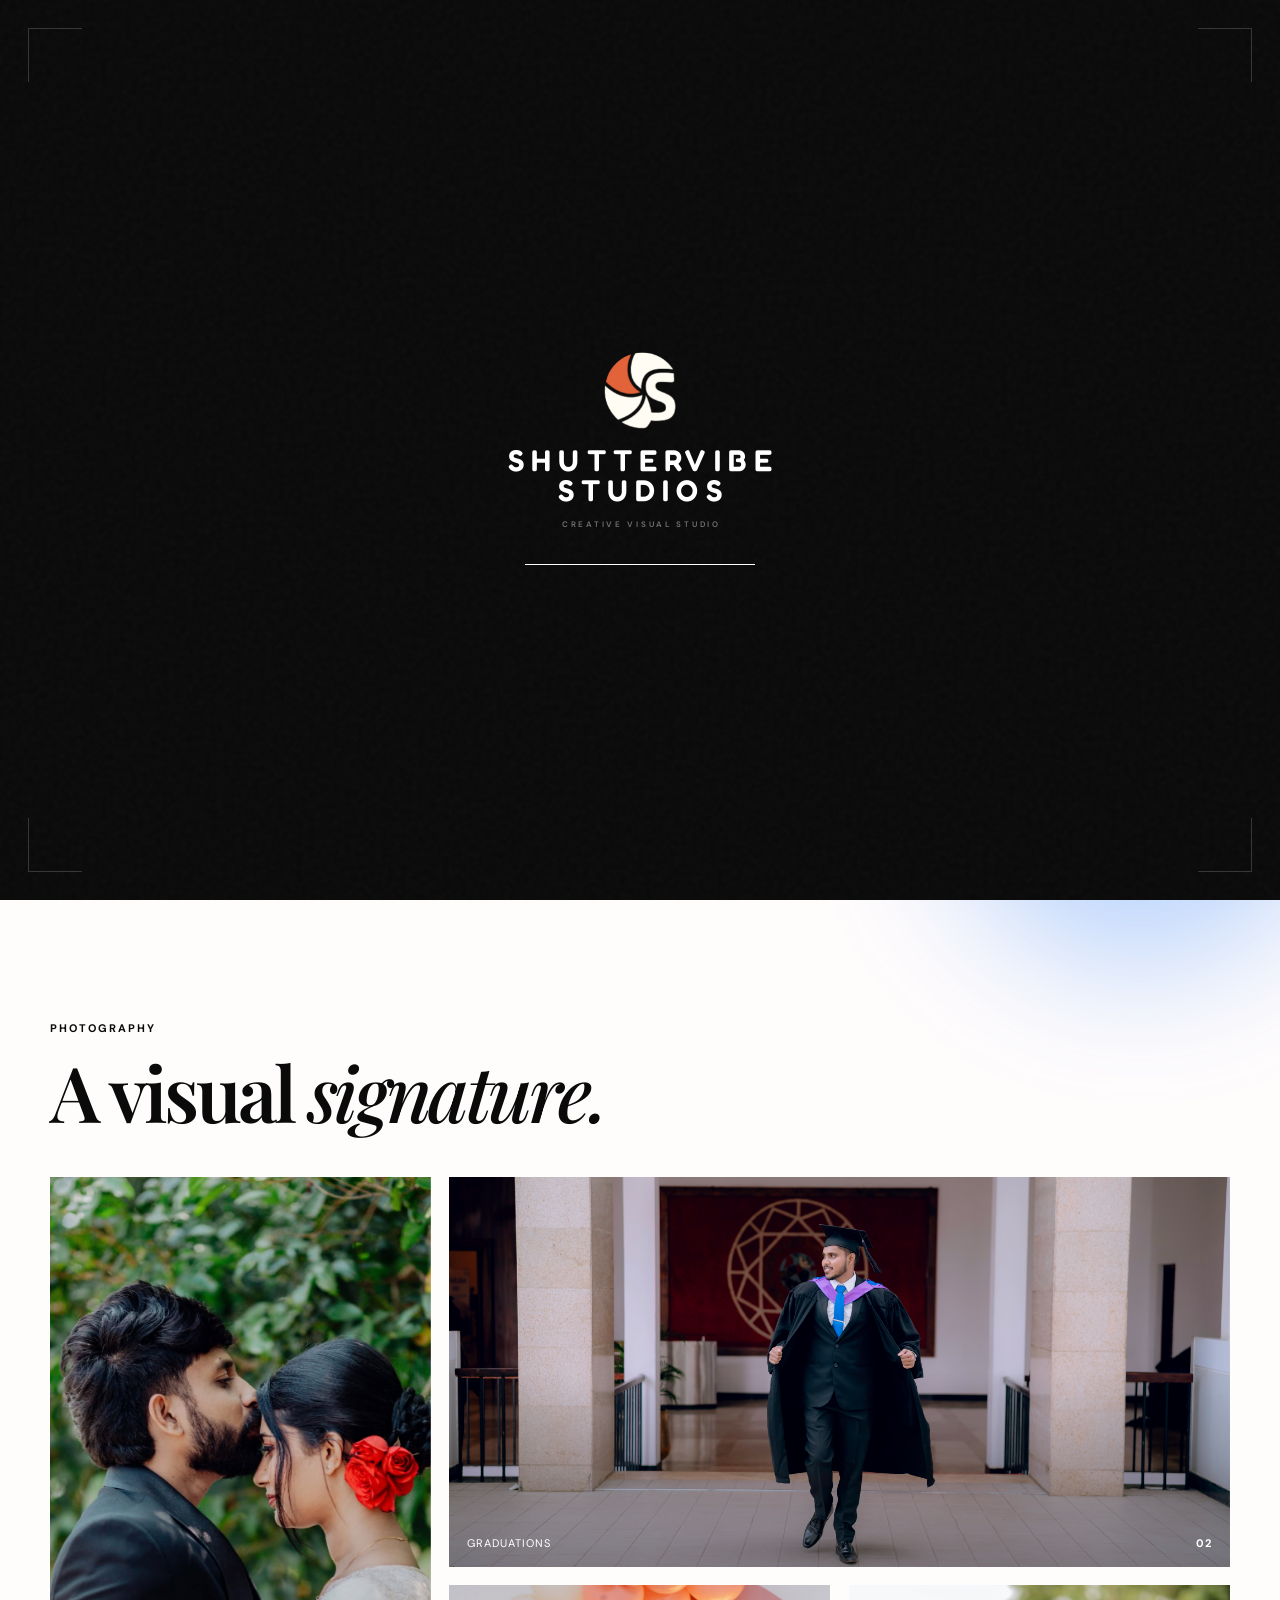
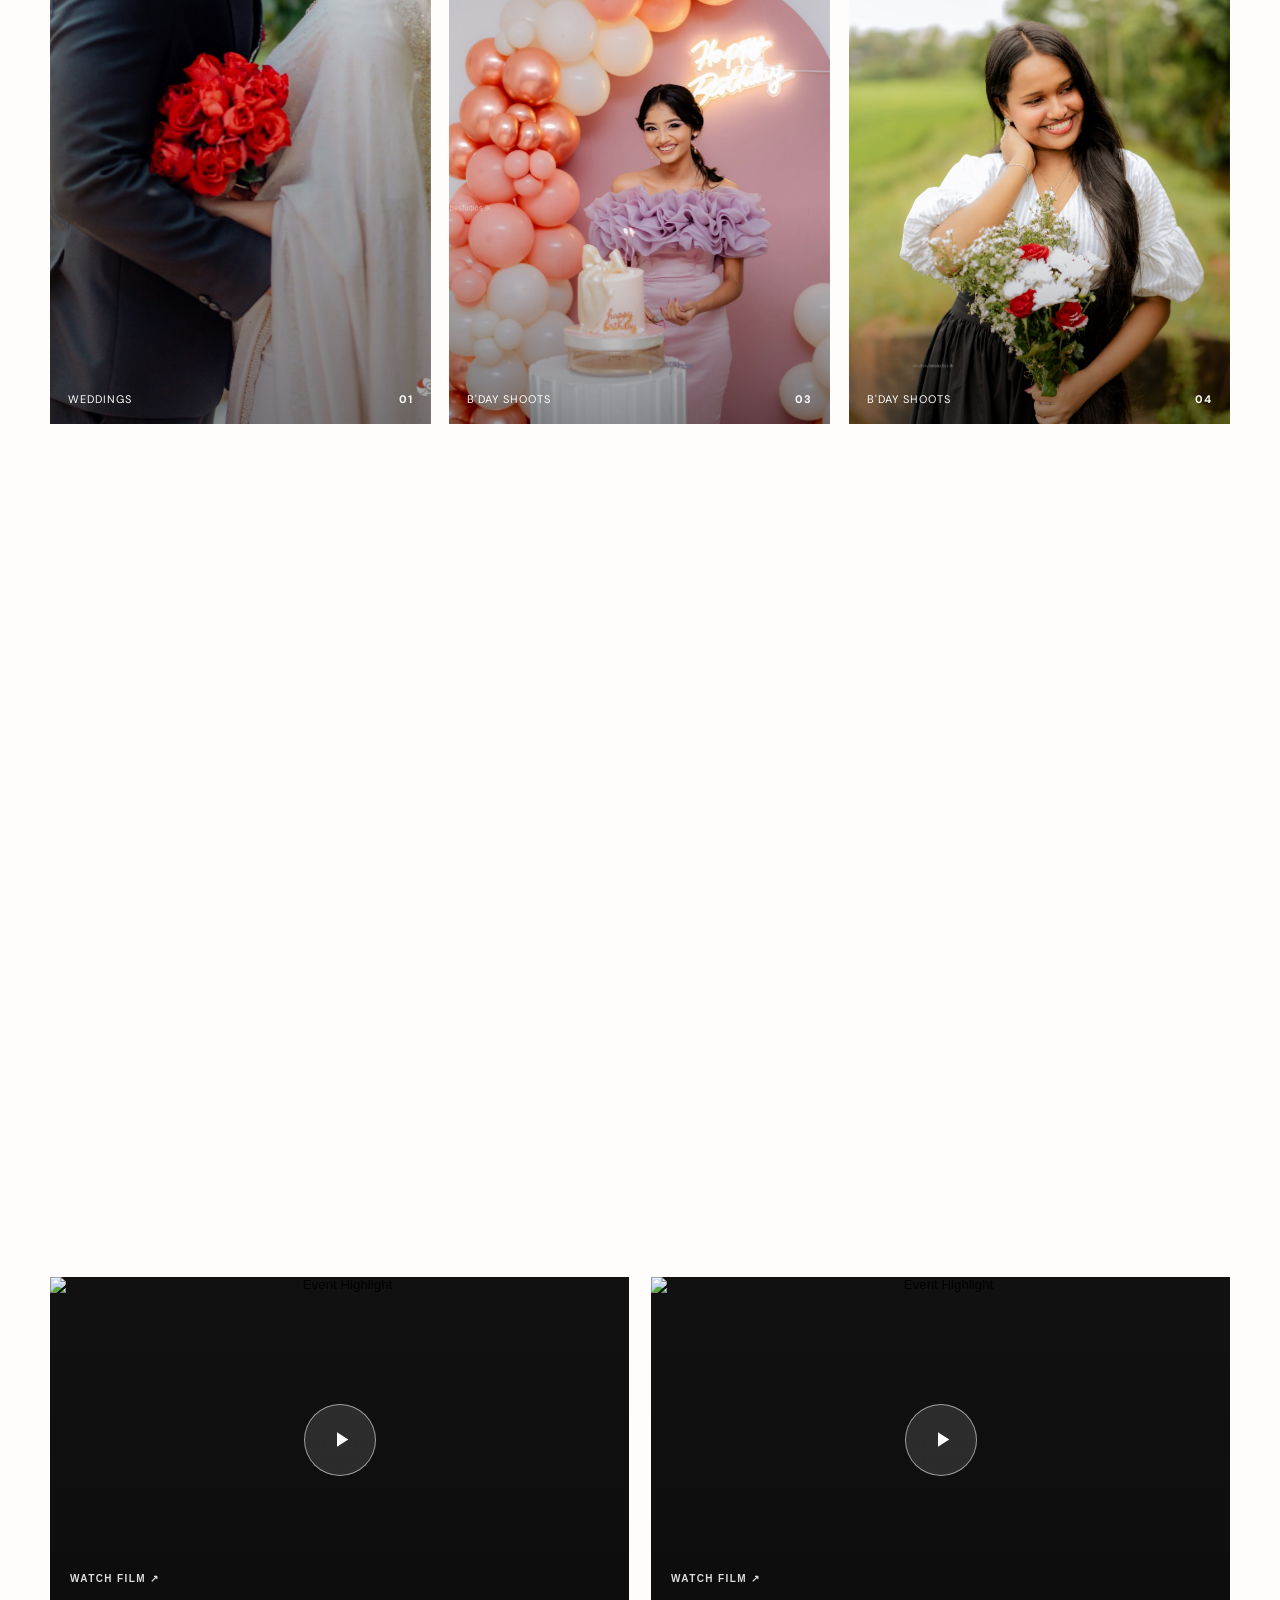
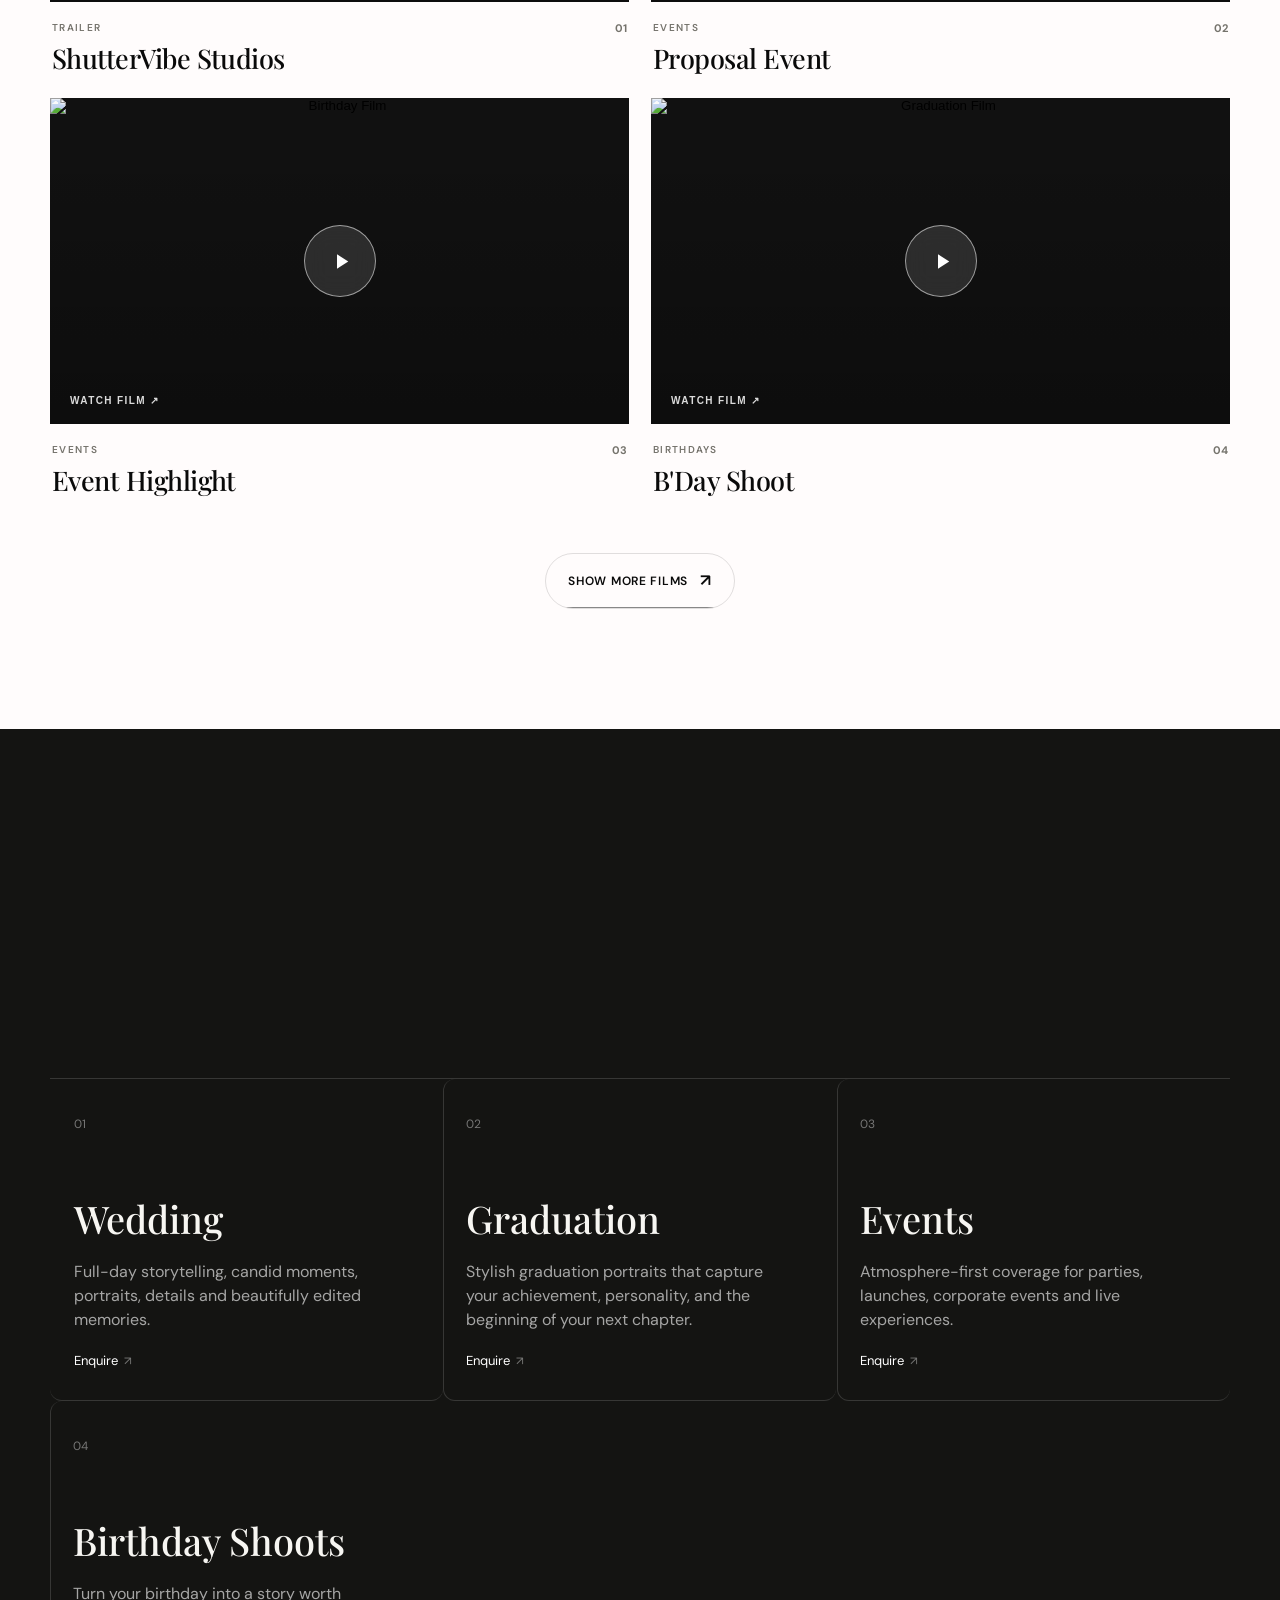
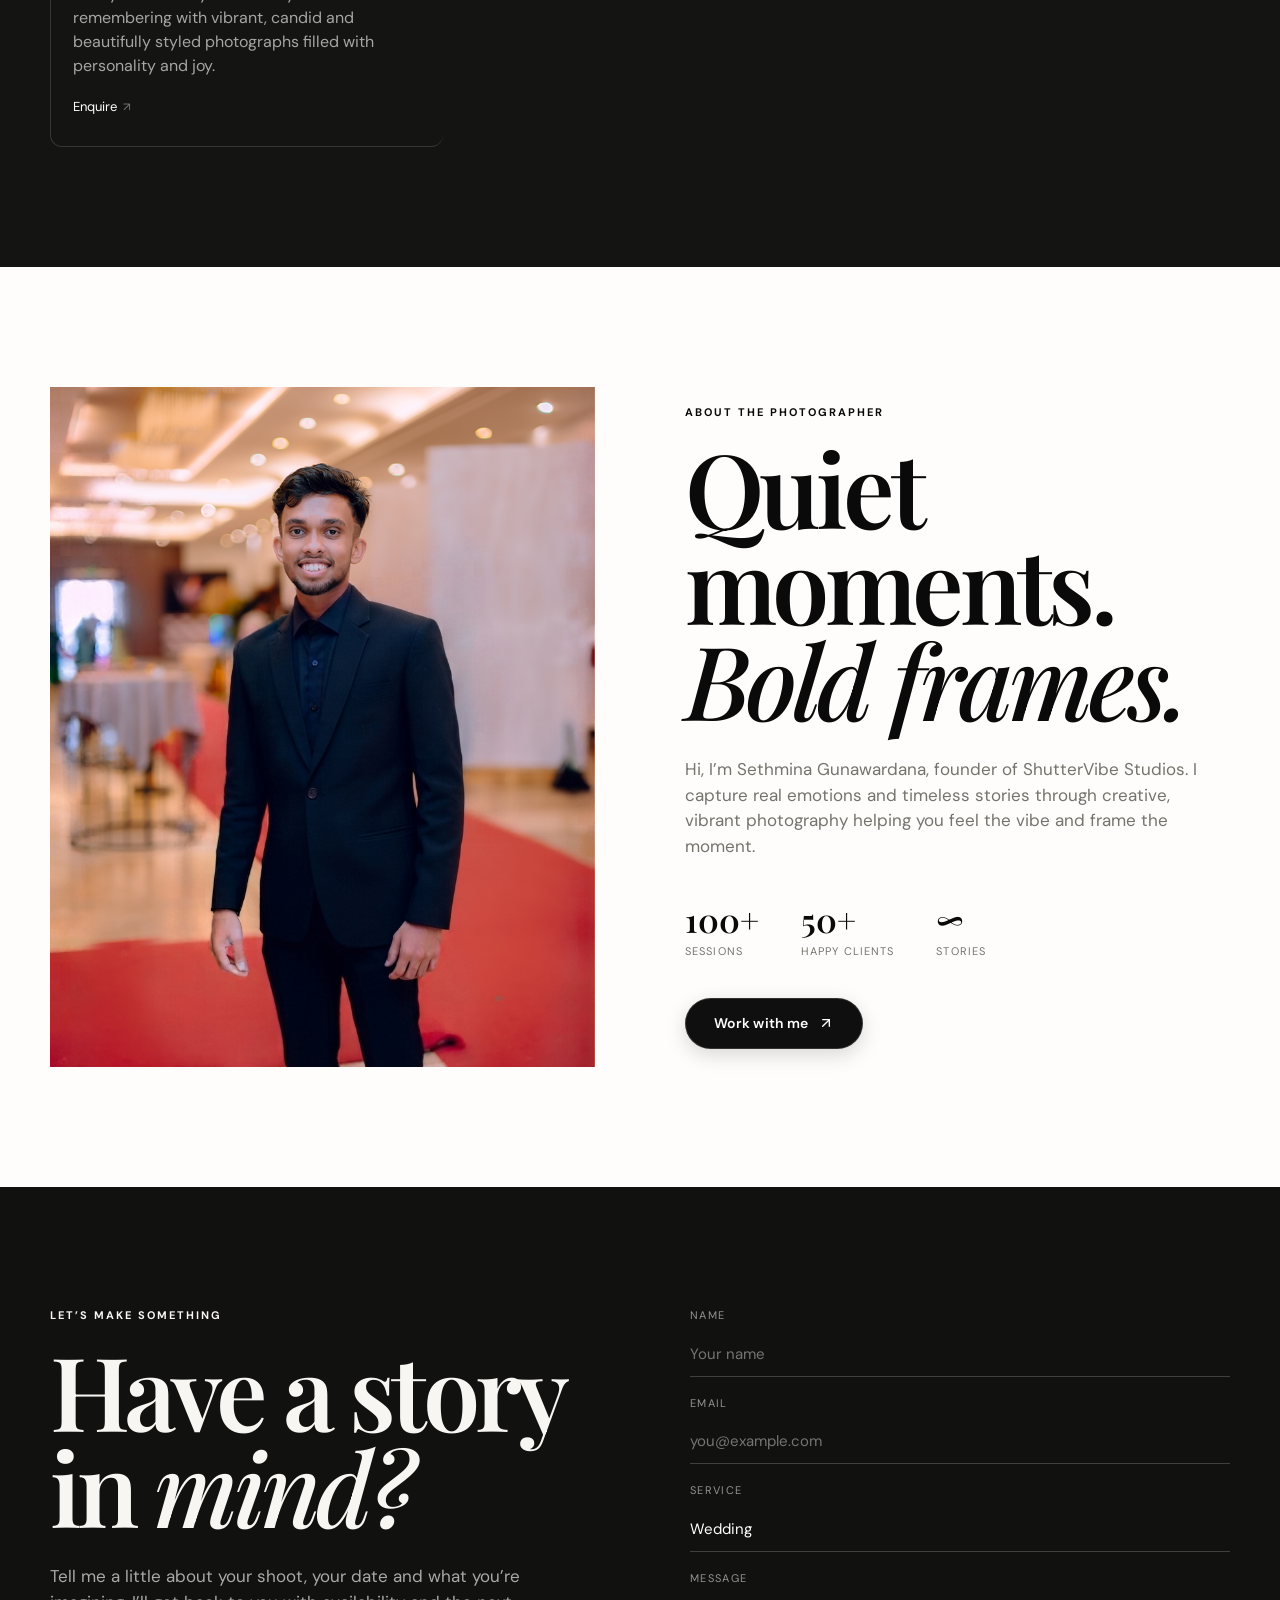
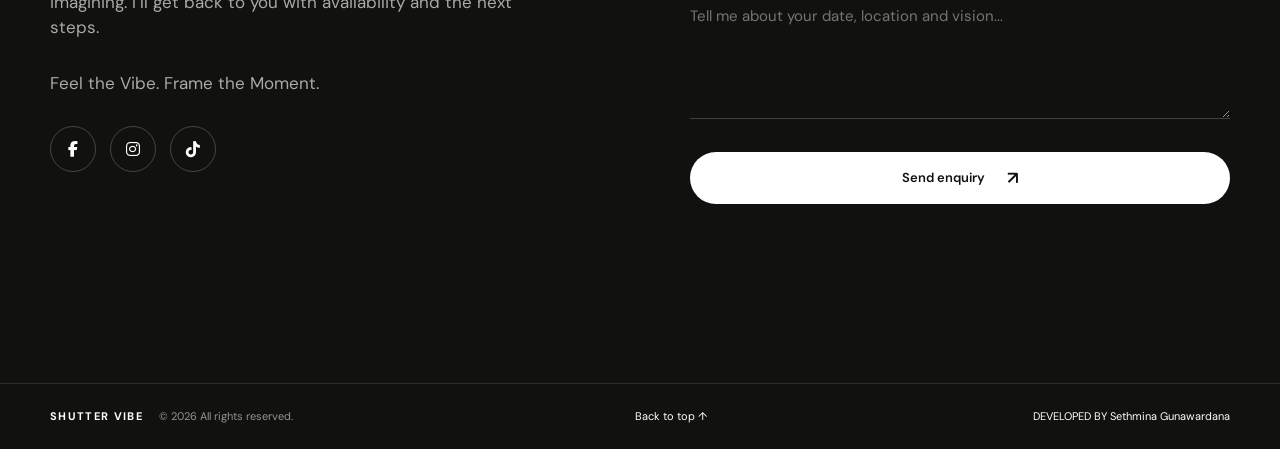
==== index.html @ 2c63b7ee "Add files via upload" ====
<!doctype html>
<html lang="en">
<head>
  <meta charset="utf-8" />
  <meta name="viewport" content="width=device-width, initial-scale=1" />
  <meta name="description" content="Modern photography portfolio and booking website." />
  <title>ShutterVibe Studios</title>

  <link rel="icon" type="image/png" href="images/White S Logo copy.png">

  <link rel="preconnect" href="https://fonts.googleapis.com">
  <link rel="preconnect" href="https://fonts.gstatic.com" crossorigin>

  <link
  href="https://fonts.googleapis.com/css2?family=DM+Sans:wght@400;500;600;700&family=Playfair+Display:wght@500;600;700&family=Fredoka:wght@700&display=swap"
  rel="stylesheet"
>

  <link
    href="https://fonts.googleapis.com/css2?family=DM+Sans:wght@400;500;600;700&family=Playfair+Display:wght@500;600;700&display=swap"
    rel="stylesheet"
  >

  <link rel="stylesheet" href="css/style.css" />

  <link
    rel="stylesheet"
    href="https://cdnjs.cloudflare.com/ajax/libs/font-awesome/6.5.2/css/all.min.css"
  >
</head>

<body>


  <!-- =========================================
       SHUTTERVIBE PREMIUM INTRO LOADER
  ========================================== -->
  <div id="sv-loader" aria-hidden="true">

    <div class="sv-loader-noise"></div>

    <div class="sv-loader-center">

      <div class="loader-mark">
    <img
        src="images/logo2.png"
        alt="ShutterVibe Studios"
        class="loader-logo"
    >
</div>

      <div class="sv-loader-wordmark">
        SHUTTERVIBE STUDIOS
      </div>

      <div class="sv-loader-subtitle">
        CREATIVE VISUAL STUDIO
      </div>

      <div class="sv-loader-progress">
        <span></span>
      </div>

    </div>

    <div class="sv-loader-corner sv-loader-corner-tl"></div>
    <div class="sv-loader-corner sv-loader-corner-tr"></div>
    <div class="sv-loader-corner sv-loader-corner-bl"></div>
    <div class="sv-loader-corner sv-loader-corner-br"></div>

    <div class="sv-loader-wipe"></div>

  </div>

  

  <div class="noise" aria-hidden="true"></div>

  <!-- MACOS PRO INTERACTIVE ARROW CURSOR -->
  <div class="macos-cursor" data-macos-cursor>

    <svg
      class="macos-arrow"
      viewBox="0 0 28 28"
      fill="none"
      xmlns="http://www.w3.org/2000/svg"
    >
      <path
        d="M 3.5 2.5 L 11.5 22.5 L 15.2 14.8 L 23 11 L 3.5 2.5 Z"
        fill="#0d0d0d"
        stroke="#ffffff"
        stroke-width="1.6"
        stroke-linejoin="round"
      />
    </svg>

    <span
      class="macos-cursor-label"
      data-cursor-label>
    </span>

  </div>


  <!-- NEXT LEVEL CINEMATIC BACKGROUND CANVAS -->
  <canvas id="bg-canvas"></canvas>

  <!-- Background Animated Elements -->
  <div class="bokeh-shape bokeh-1"></div>
  <div class="bokeh-shape bokeh-2"></div>

  


  <!-- HEADER -->
  <header class="site-header">

    <a href="#" class="logo">
      <img
        src="images/logo.png"
        alt="Shutter Vibe Logo"
      >
    </a>

    <nav class="desktop-nav">

      <a href="#work">Work</a>

      <a href="#services">Services</a>

      <a href="#films">Films</a>

      <a href="#about">About</a>

      <a href="#contact">Contact</a>

    </nav>


    <a
      class="header-cta"
      href="https://wa.me/94723913022"
      target="_blank"
      rel="noopener noreferrer"
    >
      Book a shoot <span>↗</span>
    </a>


    <button
      class="menu-toggle"
      aria-label="Open menu"
      aria-expanded="false"
    >
      <span></span>
      <span></span>
    </button>


    <div class="mobile-menu">

      <a href="#work">Work</a>

      <a href="#services">Services</a>

      <a href="#films">Films</a>

      <a href="#about">About</a>

      <a href="#contact">Contact</a>

    </div>

  </header>


  <main id="home">


    <!-- =========================================
         HERO
    ========================================== -->

    <section class="hero">

      <!-- Original image background kept as fallback -->
      <div
        class="hero-bg"
        aria-hidden="true"
      ></div>


      <!-- HERO VIDEO BACKGROUND -->
      <video
        class="hero-video"
        autoplay
        muted
        loop
        playsinline
        preload="metadata"
        poster="images/hero.jpg"
        aria-hidden="true"
      >
        <source
          src="videos/hero.mp4"
          type="video/mp4"
        >

        Your browser does not support the video tag.

      </video>


      <!-- Existing dark overlay -->
      <div class="hero-overlay"></div>


      <!-- Existing HERO CONTENT -->
      <div class="hero-content container">

        <p class="eyebrow reveal">
          PHOTOGRAPHY · CINEMATIC · TIMELESS
        </p>


        <h1 class="reveal">
          Stories that<br>
          <em>feel alive.</em>
        </h1>


        <p class="hero-copy reveal">
          Wedding, portrait and event photography crafted with a cinematic eye and an authentic point of view.
        </p>


        <div class="hero-actions reveal">

          <a
            class="btn btn-light"
            href="#work"
          >
            Explore portfolio
            <span>↓</span>
          </a>


          <a
            class="text-link"
            href="#contact"
          >
            Let's create something
            <span>↗</span>
          </a>

        </div>

      </div>


      <div class="hero-scroll">
        SCROLL TO EXPLORE
        <span>↓</span>
      </div>

    </section>



    <!-- =========================================
         PHOTOGRAPHY / WORK
    ========================================== -->

    <section
      id="work"
      class="section container"
    >

      <div class="section-head">

        <div>

          <p class="eyebrow">
            PHOTOGRAPHY
          </p>

          <h2>
            A visual
            <em>signature.</em>
          </h2>

        </div>

      </div>


      <div
        class="gallery"
        id="gallery"
      >


        <!-- 01 -->

        <article
          class="gallery-card tall"
          data-category="weddings"
        >

          <a
            href="https://web.facebook.com/profile.php?id=61566258246224"
            target="_blank"
            rel="noopener noreferrer"
          >

            <img
              src="images/624905967_122195097482541941_9053253190623465168_n.jpg"
              alt="Wedding couple portrait"
              loading="lazy"
            >

          </a>


          <div class="gallery-meta">

            <span>
              Weddings
            </span>

            <b>
              01
            </b>

          </div>

        </article>



        <!-- 02 -->

        <article
          class="gallery-card wide"
          data-category="Graduations"
        >

          <a
            href="https://shuttervibestudios.pixieset.com/graduations/"
            target="_blank"
            rel="noopener noreferrer"
          >

            <img
              src="images/DNP-07475.jpg"
              alt="Portrait in natural light"
              loading="lazy"
            >

          </a>


          <div class="gallery-meta">

            <span>
              Graduations
            </span>

            <b>
              02
            </b>

          </div>

        </article>



        <!-- 03 -->

        <article
          class="gallery-card"
          data-category="B'Day Shoots"
        >

          <a
            href="https://shuttervibestudios.pixieset.com/bdayshoots/"
            target="_blank"
            rel="noopener noreferrer"
          >

            <img
              src="images/721224266_122209741634541941_626503380470779621_n.jpg"
              alt="Live event crowd"
              loading="lazy"
            >

          </a>


          <div class="gallery-meta">

            <span>
              B'Day Shoots
            </span>

            <b>
              03
            </b>

          </div>

        </article>



        <!-- 04 -->

        <article
          class="gallery-card"
          data-category="B'Day Shoots"
        >

          <a
            href="https://shuttervibestudios.pixieset.com/bdayshoots/"
            target="_blank"
            rel="noopener noreferrer"
          >

            <img
              src="images/741214851_122211721556541941_4849818291703716982_n.jpg"
              alt="Live event crowd"
              loading="lazy"
            >

          </a>


          <div class="gallery-meta">

            <span>
              B'Day Shoots
            </span>

            <b>
              04
            </b>

          </div>

        </article>



        <!-- 05 -->

        <article
          class="gallery-card"
          data-category="Graduations"
        >

          <a
            href="https://shuttervibestudios.pixieset.com/graduations/"
            target="_blank"
            rel="noopener noreferrer"
          >

            <img
              src="images/DNP-07513.jpg"
              alt="Fashion portrait"
              loading="lazy"
            >

          </a>


          <div class="gallery-meta">

            <span>
              Graduations
            </span>

            <b>
              05
            </b>

          </div>

        </article>



        <!-- 06 -->

        <article
          class="gallery-card wide"
          data-category="Events"
        >

          <a
            href="https://shuttervibestudios.pixieset.com/events/"
            target="_blank"
            rel="noopener noreferrer"
          >

            <img
              src="images/DSC00708.jpg"
              alt="Wedding celebration"
              loading="lazy"
            >

          </a>


          <div class="gallery-meta">

            <span>
              Events
            </span>

            <b>
              06
            </b>

          </div>

        </article>

      </div>

    </section>



    <!-- =========================================
         VIDEOGRAPHY PREVIEW
    ========================================== -->

    <section
      id="films"
      class="section films-section"
    >

      <div class="container">


        <div class="section-head">

          <div>

            <p class="eyebrow">
              VIDEOGRAPHY
            </p>

            <h2>
              Stories in
              <em>motion.</em>
            </h2>

          </div>


          <p class="films-intro">
            A collection of cinematic films and creative edits — from stories captured by ShutterVibe Studios to videos I’ve personally edited and crafted in my own style.
          </p>

        </div>


        <!-- ONLY 4 VIDEOS ON HOME PAGE -->

        <div class="films-grid">


          <!-- VIDEO 01 -->

          <article
            class="video-card"
            data-youtube-id="KRr26HW2vdA"
          >

            <button
              class="video-thumb"
              type="button"
            >

              <img
                src="https://img.youtube.com/vi/KRr26HW2vdA/maxresdefault.jpg"
                alt="Event Highlight"
                loading="lazy"
              >


              <span class="video-gradient"></span>


              <span class="video-play">

                <svg viewBox="0 0 24 24">
                  <path d="M8 5.5v13l10-6.5z"></path>
                </svg>

              </span>


              <span class="video-label">
                WATCH FILM ↗
              </span>

            </button>


            <div class="video-meta">

              <div>

                <span>
                  Trailer
                </span>

                <h3>
                  ShutterVibe Studios
                </h3>

              </div>


              <b>
                01
              </b>

            </div>

          </article>



          <!-- VIDEO 02 -->

          <article
            class="video-card"
            data-youtube-id="_zzWFrYCAk8"
          >

            <button
              class="video-thumb"
              type="button"
            >

              <img
                src="https://img.youtube.com/vi/_zzWFrYCAk8/maxresdefault.jpg"
                alt="Event Highlight"
                loading="lazy"
              >


              <span class="video-gradient"></span>


              <span class="video-play">

                <svg viewBox="0 0 24 24">
                  <path d="M8 5.5v13l10-6.5z"></path>
                </svg>

              </span>


              <span class="video-label">
                WATCH FILM ↗
              </span>

            </button>


            <div class="video-meta">

              <div>

                <span>
                  Events
                </span>

                <h3>
                  Proposal Event
                </h3>

              </div>


              <b>
                02
              </b>

            </div>

          </article>



          <!-- VIDEO 03 -->

          <article
            class="video-card"
            data-youtube-id="NrKrBA9NnXE"
          >

            <button
              class="video-thumb"
              type="button"
            >

              <img
                src="https://img.youtube.com/vi/NrKrBA9NnXE/maxresdefault.jpg"
                alt="Birthday Film"
                loading="lazy"
              >


              <span class="video-gradient"></span>


              <span class="video-play">

                <svg viewBox="0 0 24 24">
                  <path d="M8 5.5v13l10-6.5z"></path>
                </svg>

              </span>


              <span class="video-label">
                WATCH FILM ↗
              </span>

            </button>


            <div class="video-meta">

              <div>

                <span>
                  Events
                </span>

                <h3>
                  Event Highlight
                </h3>

              </div>


              <b>
                03
              </b>

            </div>

          </article>



          <!-- VIDEO 04 -->

          <article
            class="video-card"
            data-youtube-id="lUa755LJrhc"
          >

            <button
              class="video-thumb"
              type="button"
            >

              <img
                src="https://img.youtube.com/vi/lUa755LJrhc/maxresdefault.jpg"
                alt="Graduation Film"
                loading="lazy"
              >


              <span class="video-gradient"></span>


              <span class="video-play">

                <svg viewBox="0 0 24 24">
                  <path d="M8 5.5v13l10-6.5z"></path>
                </svg>

              </span>


              <span class="video-label">
                WATCH FILM ↗
              </span>

            </button>


            <div class="video-meta">

              <div>

                <span>
                  Birthdays
                </span>

                <h3>
                  B'Day Shoot
                </h3>

              </div>


              <b>
                04
              </b>

            </div>

          </article>

        </div>



        <!-- SHOW MORE -->

        <div class="films-more">

          <a
            href="films.html"
            class="films-more-btn"
          >

            <span>
              Show more films
            </span>

            <span class="films-more-arrow">
              ↗
            </span>

          </a>

        </div>

      </div>

    </section>



    <!-- =========================================
         VIDEO LIGHTBOX
    ========================================== -->

    <div
      class="video-lightbox"
      id="videoLightbox"
      aria-hidden="true"
    >

      <button
        class="video-lightbox-close"
        id="videoLightboxClose"
        type="button"
        aria-label="Close video"
      >
        ×
      </button>


      <div class="video-frame">

        <iframe
          id="youtubeFrame"
          src=""
          title="YouTube video player"
          allow="accelerometer; autoplay; clipboard-write; encrypted-media; gyroscope; picture-in-picture; web-share"
          allowfullscreen
        ></iframe>

      </div>

    </div>



    <!-- =========================================
         SERVICES
    ========================================== -->

    <section
      id="services"
      class="section section-dark"
    >

      <div class="container">

        <div class="section-head services-head">

          <div>

            <p class="eyebrow">
              SERVICES
            </p>

            <h2>
              Made for your<br>
              <em>best moments.</em>
            </h2>

          </div>


          <p class="section-intro">
            A flexible photography experience for the moments you want to remember—and the stories you want to tell.
          </p>

        </div>


        <div class="services-grid">


          <article class="service-card">

            <span>
              01
            </span>

            <h3>
              Wedding
            </h3>

            <p>
              Full-day storytelling, candid moments, portraits, details and beautifully edited memories.
            </p>

            <a href="#contact">
              Enquire
              <span>↗</span>
            </a>

          </article>



          <article class="service-card">

            <span>
              02
            </span>

            <h3>
              Graduation
            </h3>

            <p>
              Stylish graduation portraits that capture your achievement, personality, and the beginning of your next chapter.
            </p>

            <a href="#contact">
              Enquire
              <span>↗</span>
            </a>

          </article>



          <article class="service-card">

            <span>
              03
            </span>

            <h3>
              Events
            </h3>

            <p>
              Atmosphere-first coverage for parties, launches, corporate events and live experiences.
            </p>

            <a href="#contact">
              Enquire
              <span>↗</span>
            </a>

          </article>



          <article class="service-card">

            <span>
              04
            </span>

            <h3>
              Birthday Shoots
            </h3>

            <p>
              Turn your birthday into a story worth remembering with vibrant, candid and beautifully styled photographs filled with personality and joy.
            </p>

            <a href="#contact">
              Enquire
              <span>↗</span>
            </a>

          </article>

        </div>

      </div>

    </section>



    <!-- =========================================
         ABOUT
    ========================================== -->

    <section
      id="about"
      class="section container about-section"
    >


      <div class="about-image">

        <img
          src="images/SG-01.jpg"
          alt="Photographer behind the camera"
          loading="lazy"
        >

      </div>



      <div class="about-copy">

        <p class="eyebrow">
          ABOUT THE PHOTOGRAPHER
        </p>


        <h2>
          Quiet moments.<br>
          <em>Bold frames.</em>
        </h2>


        <p>

          Hi,

          I’m Sethmina Gunawardana, founder of ShutterVibe Studios.

          I capture real emotions and timeless stories through creative, vibrant photography helping you feel the vibe and frame the moment.

        </p>


        <div class="stats">

          <div>

            <strong>
              100+
            </strong>

            <span>
              Sessions
            </span>

          </div>


          <div>

            <strong>
              50+
            </strong>

            <span>
              Happy clients
            </span>

          </div>


          <div>

            <strong>
              ∞
            </strong>

            <span>
              Stories
            </span>

          </div>

        </div>


        <!-- ABOUT SECTION STATS -->

        <div class="about-stats">
        </div>


        <!-- WORK WITH ME BUTTON -->

        <a
          href="https://wa.me/94723913022"
          class="btn-work"
        >

          <span class="btn-bg"></span>

          <span class="btn-content">

            <span class="btn-text">
              Work with me
            </span>


            <span class="btn-arrow-wrap">

              <svg
                class="arrow-svg arrow-main"
                viewBox="0 0 24 24"
                fill="none"
                stroke="currentColor"
                stroke-width="2"
                stroke-linecap="round"
                stroke-linejoin="round"
              >
                <line
                  x1="7"
                  y1="17"
                  x2="17"
                  y2="7"
                ></line>

                <polyline
                  points="7 7 17 7 17 17"
                ></polyline>

              </svg>


              <svg
                class="arrow-svg arrow-clone"
                viewBox="0 0 24 24"
                fill="none"
                stroke="currentColor"
                stroke-width="2"
                stroke-linecap="round"
                stroke-linejoin="round"
              >
                <line
                  x1="7"
                  y1="17"
                  x2="17"
                  y2="7"
                ></line>

                <polyline
                  points="7 7 17 7 17 17"
                ></polyline>

              </svg>

            </span>

          </span>

        </a>

      </div>

    </section>



    <!-- =========================================
         CONTACT
    ========================================== -->

    <section
      id="contact"
      class="section contact-section"
    >

      <div class="container contact-grid">


        <div>

          <p class="eyebrow">
            LET’S MAKE SOMETHING
          </p>


          <h2>
            Have a story<br>
            in <em>mind?</em>
          </h2>


          <p class="contact-copy">
            Tell me a little about your shoot, your date and what you’re imagining. I’ll get back to you with availability and the next steps.
          </p>


          <p class="contact-copy">
            Feel the Vibe. Frame the Moment.
          </p>


          <div class="socials">


            <!-- Facebook -->

            <a
              href="https://web.facebook.com/profile.php?id=61566258246224"
              target="_blank"
              rel="noopener noreferrer"
              class="social-icon"
              aria-label="Facebook"
            >
              <i class="fa-brands fa-facebook-f"></i>
            </a>



            <!-- Instagram -->

            <a
              href="https://www.instagram.com/_shuttervibe.studios_?igsh=MTFjMm1obDh6bjllaw%3D%3D&utm_source=qr"
              target="_blank"
              rel="noopener noreferrer"
              class="social-icon"
              aria-label="Instagram"
            >
              <i class="fa-brands fa-instagram"></i>
            </a>



            <!-- TikTok -->

            <a
              href="https://www.tiktok.com/@_zedi.g_?_r=1&_t=ZS-98SBrJGuYar"
              target="_blank"
              rel="noopener noreferrer"
              class="social-icon"
              aria-label="TikTok"
            >
              <i class="fa-brands fa-tiktok"></i>
            </a>

          </div>

        </div>



        <!-- CONTACT FORM -->

        <form
          class="contact-form"
          id="contactForm"
        >

          <label>

            Name

            <input
              name="name"
              required
              placeholder="Your name"
            >

          </label>


          <label>

            Email

            <input
              type="email"
              name="email"
              required
              placeholder="you@example.com"
            >

          </label>


          <label>

            Service

            <select name="service">

              <option>
                Wedding
              </option>

              <option>
                Portrait
              </option>

              <option>
                Event
              </option>

              <option>
                Other
              </option>

            </select>

          </label>


          <label>

            Message

            <textarea
              name="message"
              required
              rows="5"
              placeholder="Tell me about your date, location and vision..."
            ></textarea>

          </label>


          <button
            class="btn btn-light full"
            type="submit"
          >
            Send enquiry
            <span>↗</span>
          </button>


          <p
            class="form-status"
            id="formStatus"
            aria-live="polite"
          ></p>

        </form>

      </div>

    </section>

  </main>



  <!-- =========================================
       FOOTER
  ========================================== -->

  <footer class="footer">

    <div class="container footer-inner">

      <div>

        <strong>
          SHUTTER VIBE
        </strong>

        <span>
          ©
          <span id="year"></span>
          All rights reserved.
        </span>

        <span></span>

      </div>


      <a href="#home">
        Back to top ↑
      </a>


      <a>
        DEVELOPED BY Sethmina Gunawardana
      </a>

    </div>

  </footer>



  <!-- =========================================
       IMAGE LIGHTBOX
  ========================================== -->

  <div
    class="lightbox"
    id="lightbox"
    aria-hidden="true"
  >

    <button
      class="lightbox-close"
      id="lightboxClose"
      aria-label="Close image"
    >
      ×
    </button>


    <img
      id="lightboxImage"
      src=""
      alt=""
    >

  </div>



  <!-- JAVASCRIPT -->
  <script src="js/script.js"></script>

</body>
</html>
---- css/style.css ----
:root{
  --bg:#fffcfc;--paper:#131312;--ink:#0a0a0a;--muted:#75736c;--line:rgba(22, 22, 20, 0.13);--dark:#141412;
  --serif:'Playfair Display',Georgia,serif;--sans:'DM Sans',Arial,sans-serif;--container:min(1180px,calc(100% - 48px));
}
*{box-sizing:border-box}html{scroll-behavior:smooth}body{margin:0;background:var(--bg);color:var(--ink);font-family:var(--sans);line-height:1.5}.noise{position:fixed;inset:0;pointer-events:none;opacity:.035;background-image:url("data:image/svg+xml,%3Csvg viewBox='0 0 160 160' xmlns='http://www.w3.org/2000/svg'%3E%3Cfilter id='n'%3E%3CfeTurbulence type='fractalNoise' baseFrequency='.9' numOctaves='4' stitchTiles='stitch'/%3E%3C/filter%3E%3Crect width='100%25' height='100%25' filter='url(%23n)' opacity='.65'/%3E%3C/svg%3E");z-index:20}.container{width:var(--container);margin:auto}.site-header{position:fixed;top:0;left:0;right:0;height:76px;display:flex;align-items:center;justify-content:space-between;padding:0 28px;z-index:30;color:#fff;mix-blend-mode:difference}.brand{display:flex;align-items:center;gap:10px;color:inherit;text-decoration:none;font-size:12px;font-weight:700;letter-spacing:.18em}.brand-mark{display:grid;place-items:center;width:34px;height:34px;border:1px solid currentColor;border-radius:50%;font-size:10px;letter-spacing:0}.desktop-nav{display:flex;gap:32px}.desktop-nav a,.header-cta{color:inherit;text-decoration:none;font-size:13px}.header-cta{border:1px solid currentColor;padding:10px 14px;border-radius:999px}.menu-toggle{display:none;background:none;border:0;color:inherit}.hero{position:relative;min-height:100svh;color:#fff;display:flex;align-items:flex-end;overflow:hidden}.hero-bg{position:absolute;inset:0;background:url("../images/hero.jpg") center/cover}.hero-overlay{position:absolute;inset:0;background:linear-gradient(180deg,rgba(0,0,0,.25),rgba(0,0,0,.62))}.hero-content{position:relative;padding-bottom:92px;z-index:2}.eyebrow{font-size:11px;letter-spacing:.18em;font-weight:700;margin:0 0 18px;text-transform:uppercase}.hero h1,.section h2{font:600 clamp(48px,8vw,108px)/.94 var(--serif);letter-spacing:-.045em;margin:0}.hero h1 em,.section h2 em{font-style:italic;font-weight:500}.hero-copy{max-width:510px;font-size:17px;color:rgba(255,255,255,.78);margin:28px 0}.hero-actions{display:flex;align-items:center;gap:28px}.btn{display:inline-flex;align-items:center;justify-content:center;gap:22px;text-decoration:none;border-radius:999px;padding:14px 20px;font:600 13px var(--sans);border:1px solid transparent}.btn span,.text-link span{font-size:18px}.btn-light{background:#fff;color:#111}.btn-dark{background:#111;color:#fff}.text-link{color:#fff;text-decoration:none;font-size:13px}.hero-scroll{position:absolute;right:28px;bottom:28px;z-index:2;font-size:10px;letter-spacing:.16em;transform:rotate(-90deg);transform-origin:right top;color:rgba(255,255,255,.75)}.hero-scroll span{margin-left:14px}.section{padding:120px 0}.section-head{display:flex;align-items:flex-end;justify-content:space-between;gap:40px;margin-bottom:50px}.section-head h2{font-size:clamp(48px,6vw,84px)}.filters{display:flex;gap:9px;flex-wrap:wrap}.filter{background:transparent;border:1px solid var(--line);border-radius:999px;padding:9px 14px;font:500 12px var(--sans);cursor:pointer}.filter.active{background:#111;color:#fff;border-color:#111}.gallery{display:grid;grid-template-columns:repeat(12,1fr);gap:18px}.gallery-card{grid-column:span 4;aspect-ratio:1/1.15;position:relative;overflow:hidden;cursor:zoom-in;background:#ddd}.gallery-card.wide{grid-column:span 8;aspect-ratio:2/1}.gallery-card.tall{grid-column:span 4;grid-row:span 2;aspect-ratio:auto;min-height:650px}.gallery-card img{width:100%;height:100%;object-fit:cover;display:block;transition:transform .7s cubic-bezier(.2,.7,0,1)}.gallery-card:hover img{transform:scale(1.045)}.gallery-card::after{content:'';position:absolute;inset:0;background:linear-gradient(180deg,transparent 50%,rgba(0,0,0,.65));opacity:.6}.gallery-meta{position:absolute;left:18px;right:18px;bottom:16px;z-index:2;display:flex;justify-content:space-between;color:#fff;font-size:11px;letter-spacing:.09em;text-transform:uppercase}.gallery-note{margin-top:16px;color:var(--muted);font-size:12px}.gallery-note code{font-family:monospace}.section-dark{background:var(--dark);color:#f7f6f2}.services-head .section-intro{max-width:430px;color:rgba(247,246,242,.62);margin:0}.services-grid{display:grid;grid-template-columns:repeat(3,1fr);border-top:1px solid rgba(255,255,255,.15)}.service-card{padding:30px 22px 26px 0;border-bottom:1px solid rgba(255,255,255,.15)}.service-card+ .service-card{padding-left:22px;border-left:1px solid rgba(255,255,255,.15)}.service-card span:first-child{color:rgba(255,255,255,.42);font-size:12px}.service-card h3{font:500 38px var(--serif);margin:58px 0 14px}.service-card p{color:rgba(255,255,255,.62);max-width:320px;min-height:72px}.service-card a{color:#fff;text-decoration:none;font-size:13px}.about-section{display:grid;grid-template-columns:1fr 1fr;gap:90px;align-items:center}.about-image{height:680px;overflow:hidden}.about-image img{width:100%;height:100%;object-fit:cover}.about-copy p:not(.eyebrow){color:var(--muted);font-size:17px;max-width:520px;margin:30px 0}.stats{display:flex;gap:42px;margin:38px 0}.stats div{display:grid;gap:2px}.stats strong{font:600 33px var(--serif)}.stats span{font-size:11px;color:var(--muted);text-transform:uppercase;letter-spacing:.1em}.quote-section{padding:130px 0;background:#e9e5dd}.quote-wrap{max-width:980px}.quote-wrap blockquote{font:500 clamp(34px,5vw,68px)/1.08 var(--serif);letter-spacing:-.03em;margin:0}.quote-by{margin-top:28px;color:var(--muted);font-size:13px}.contact-section{background:#11110f;color:#f7f6f2}.contact-grid{display:grid;grid-template-columns:1fr 1fr;gap:100px}.contact-copy{max-width:510px;color:rgba(255,255,255,.64);font-size:17px;margin:30px 0}
.socials {
    display: flex;
    align-items: center;
    gap: 14px;
    margin-top: 30px;
}

.social-icon {
    width: 46px;
    height: 46px;

    display: flex;
    align-items: center;
    justify-content: center;

    border: 1px solid rgba(255,255,255,0.22);
    border-radius: 50%;

    color: #fff;
    text-decoration: none;

    transition:
        transform 0.45s cubic-bezier(.16,1,.3,1),
        background-color 0.45s ease,
        border-color 0.45s ease;
}

.social-icon svg {
    width: 20px;
    height: 20px;
    fill: currentColor;
    stroke: currentColor;
    stroke-width: 1.3;
}

.social-icon:hover {
    background: #fff;
    color: #111;
    border-color: #fff;

    transform: translateY(-4px) scale(1.06);
}.contact-form{display:grid;gap:18px}.contact-form label{font-size:11px;text-transform:uppercase;letter-spacing:.12em;color:rgba(255,255,255,.55)}.contact-form input,.contact-form select,.contact-form textarea{margin-top:8px;width:100%;border:0;border-bottom:1px solid rgba(255,255,255,.2);padding:12px 0;background:transparent;color:#fff;font:15px var(--sans);outline:0;border-radius:0}.contact-form select{appearance:none}.contact-form option{color:#111}.contact-form textarea{resize:vertical}.full{width:100%;border:0;cursor:pointer;margin-top:10px}.form-status{font-size:12px;color:#aaa;min-height:18px}.footer{background:#11110f;color:rgba(255,255,255,.55);border-top:1px solid rgba(255,255,255,.12);padding:24px 0}.footer-inner{display:flex;align-items:center;justify-content:space-between;gap:20px;font-size:11px}.footer-inner div{display:flex;gap:16px;align-items:center}.footer strong{color:#fff;letter-spacing:.12em}.footer a{color:#fff;text-decoration:none}.lightbox{position:fixed;inset:0;background:rgba(0,0,0,.94);display:none;align-items:center;justify-content:center;z-index:100;padding:40px}.lightbox.open{display:flex}.lightbox img{max-width:92vw;max-height:88vh;object-fit:contain}.lightbox-close{position:absolute;right:25px;top:18px;background:none;border:0;color:#111111;font-size:40px;cursor:pointer}.reveal{opacity:0;transform:translateY(20px);animation:rise .8s ease forwards}.reveal:nth-child(2){animation-delay:.12s}.reveal:nth-child(3){animation-delay:.24s}.reveal:nth-child(4){animation-delay:.36s}@keyframes rise{to{opacity:1;transform:none}}@media(max-width:900px){.desktop-nav,.header-cta{display:none}.menu-toggle{display:grid;gap:6px}.menu-toggle span{width:24px;height:1px;background:currentColor}.section{padding:88px 0}.section-head{display:block}.filters{margin-top:28px}.gallery{grid-template-columns:1fr 1fr}.gallery-card,.gallery-card.wide,.gallery-card.tall{grid-column:span 1;aspect-ratio:1/1.2;min-height:auto}.gallery-card.wide{grid-column:span 2}.about-section,.contact-grid{grid-template-columns:1fr;gap:48px}.about-image{height:520px}.services-grid{grid-template-columns:1fr}.service-card+ .service-card{padding-left:0;border-left:0}.service-card h3{margin-top:38px}.contact-grid{gap:65px}}@media(max-width:600px){:root{--container:calc(100% - 32px)}.site-header{padding:0 16px}.hero-content{padding-bottom:68px}.hero h1{font-size:58px}.hero-copy{font-size:15px}.hero-actions{align-items:flex-start;flex-direction:column;gap:16px}.hero-scroll{display:none}.section h2{font-size:52px}.gallery{display:grid;grid-template-columns:1fr}.gallery-card,.gallery-card.wide,.gallery-card.tall{grid-column:span 1;aspect-ratio:1/1.08}.about-image{height:430px}.stats{gap:22px}.stats strong{font-size:27px}.footer-inner,.footer-inner div{align-items:flex-start;flex-direction:column}.footer-inner div{gap:3px}}

.logo img {
    height: 150px;
    width: auto;
    display: block;
}
.site-header{
    position:fixed;
    top:0;
    left:0;
    right:0;
    height:76px;
    display:flex;
    align-items:center;
    justify-content:space-between;
    padding:0 28px;
    z-index:30;
    color:#fcf9f9;
    background:transparent;
    mix-blend-mode:normal;
}

.brand img,
.logo img {
    filter:none !important;
    opacity:1 !important;
    mix-blend-mode:normal !important;
}

/* Header */
.site-header {
    position: fixed;
    top: 0;
    left: 0;
    right: 0;
    z-index: 1000;

    transition: transform 0.35s ease;
}

/* Hide header when scrolling down */
.site-header.header-hidden {
    transform: translateY(-100%);
}

.site-nav a {
    color: #fff !important;
}

/* =========================
   MOBILE MENU
========================= */

.mobile-menu {
    display: none;
}

.menu-toggle {
    cursor: pointer;
    padding: 8px;
}

/* Mobile only */
@media (max-width: 900px) {

    .site-header {
        height: 70px;
        padding: 0 18px;
    }

    .logo img {
        height: 150px;
        width: auto;
    }

    .desktop-nav,
    .header-cta {
        display: none;
    }

    .menu-toggle {
        display: flex;
        flex-direction: column;
        justify-content: center;
        gap: 6px;
        background: transparent;
        border: none;
    }

    .menu-toggle span {
        display: block;
        width: 25px;
        height: 2px;
        background: #fff;
        transition: 0.3s ease;
    }

    .mobile-menu {
        position: fixed;
        top: 70px;
        left: 0;
        width: 100%;
        background: rgba(15, 15, 15, 0.96);
        backdrop-filter: blur(12px);
        display: flex;
        flex-direction: column;
        gap: 0;
        padding: 15px 20px;
        transform: translateY(-130%);
        transition: transform 0.35s ease;
        z-index: 999;
    }

    .mobile-menu a {
        color: #fff !important;
        text-decoration: none;
        font-size: 16px;
        padding: 16px 5px;
        border-bottom: 1px solid rgba(255,255,255,0.12);
    }

    .mobile-menu.active {
        transform: translateY(0);
    }
}


.hero h1 {
    font-size: 58px;
}

.hero h1 {
    font-size: clamp(42px, 13vw, 58px);
}

.hero-copy {
    font-size: 15px;
    max-width: 90%;
}

/* =================================
   ULTRA SMOOTH BOOK A SHOOT BUTTON
================================= */

.header-cta {
    position: relative;
    display: inline-flex;
    align-items: center;
    justify-content: center;
    gap: 9px;

    height: 46px;
    padding: 0 20px;

    color: #fff !important;
    text-decoration: none;

    font-size: 13px;
    font-weight: 500;
    letter-spacing: 0.01em;

    border: 1px solid rgba(255, 255, 255, 0.75);
    border-radius: 999px;

    overflow: hidden;
    isolation: isolate;

    transition:
        transform 0.7s cubic-bezier(0.22, 1, 0.36, 1),
        box-shadow 0.7s cubic-bezier(0.22, 1, 0.36, 1),
        border-color 0.7s ease,
        color 0.7s ease;
}

/* Soft expanding fill */
.header-cta::before {
    content: "";
    position: absolute;
    z-index: -1;

    width: 0;
    height: 0;

    left: 50%;
    top: 50%;

    border-radius: 50%;
    background: #fff;

    transform: translate(-50%, -50%);

    transition:
        width 1s cubic-bezier(0.16, 1, 0.3, 1),
        height 1s cubic-bezier(0.16, 1, 0.3, 1);
}

/* Arrow */
.header-cta span {
    display: inline-block;
    font-size: 15px;

    transition:
        transform 0.7s cubic-bezier(0.16, 1, 0.3, 1);
}

/* Hover */
.header-cta:hover {
    color: #111 !important;

    transform: translateY(-2px);

    border-color: #fff;

    box-shadow:
        0 8px 24px rgba(0, 0, 0, 0.14),
        0 2px 8px rgba(0, 0, 0, 0.08);
}

.header-cta:hover::before {
    width: 320px;
    height: 320px;
}

.header-cta:hover span {
    transform: translate(3px, -3px);
}

/* Smooth press */
.header-cta:active {
    transform: translateY(-1px) scale(0.985);
}

/* Accessibility */
@media (prefers-reduced-motion: reduce) {
    .header-cta,
    .header-cta::before,
    .header-cta span {
        transition: none;
    }
}

.gallery-card > a {
    display: block;
    width: 100%;
    height: 100%;
}

.gallery-card > a img {
    display: block;
    width: 100%;
    height: 100%;
    object-fit: cover;
}

/* Don't let overlays block the link */
.gallery-card::after,
.gallery-meta {
    pointer-events: none;
}

/* =================================
   ANIMATED BACKGROUND BOKEH SHAPES
================================= */
.bokeh-shape {
    position: fixed;
    border-radius: 50%;
    filter: blur(70px);
    z-index: 1; /* Body background ekata udin penenna */
    pointer-events: none; /* Clicks block karanne naha */
    opacity: 0.35;
    transition: transform 0.1s linear;
}

.bokeh-1 {
    width: 320px;
    height: 320px;
    background: #ff9933; /* Warm Amber */
    top: 25%;
    left: -50px;
}

.bokeh-2 {
    width: 380px;
    height: 380px;
    background: #3388ff; /* Soft Blue */
    top: 65%;
    right: -50px;
}

/* =================================
   INTERACTIVE & SCROLL ANIMATIONS
================================= */

/* Scroll Reveal Base Class */
.reveal-on-scroll {
    opacity: 0;
    transform: translateY(40px);
    transition: opacity 0.8s cubic-bezier(0.16, 1, 0.3, 1), 
                transform 0.8s cubic-bezier(0.16, 1, 0.3, 1);
    will-change: opacity, transform;
}

/* Class added when element is scrolled into view */
.reveal-on-scroll.is-visible {
    opacity: 1;
    transform: translateY(0);
}

/* Service Cards Interactive Animation */
.service-card {
    transition: transform 0.4s cubic-bezier(0.16, 1, 0.3, 1), 
                background-color 0.4s ease, 
                padding 0.4s ease;
    border-radius: 8px;
}

.service-card:hover {
    transform: translateY(-8px);
    background: rgba(255, 255, 255, 0.03);
}

.service-card h3 {
    transition: transform 0.3s ease;
}

.service-card:hover h3 {
    transform: translateX(6px);
}

/* Dynamic Gallery Card Hover Effects */
.gallery-card {
    overflow: hidden;
}

.gallery-card img {
    transition: transform 0.9s cubic-bezier(0.16, 1, 0.3, 1), 
                filter 0.5s ease !important;
}

.gallery-card:hover img {
    transform: scale(1.07);
    filter: brightness(1.05);
}

/* =================================
   ENHANCED SERVICE CARDS HOVER EFFECT
================================= */
.service-card {
    position: relative;
    padding: 32px 24px 28px 24px;
    border-bottom: 1px solid rgba(255, 255, 255, 0.15);
    border-radius: 12px;
    transition: transform 0.4s cubic-bezier(0.16, 1, 0.3, 1),
                background-color 0.4s ease,
                box-shadow 0.4s ease;
    overflow: hidden;
}

/* Left Accent Line Animation */
.service-card::before {
    content: '';
    position: absolute;
    top: 0;
    left: 0;
    width: 3px;
    height: 0;
    background: #ffffff;
    transition: height 0.4s cubic-bezier(0.16, 1, 0.3, 1);
}

.service-card:hover {
    transform: translateY(-8px);
    background: rgba(255, 255, 255, 0.04);
    box-shadow: 0 16px 32px rgba(0, 0, 0, 0.25);
}

.service-card:hover::before {
    height: 100%;
}

/* Number Highlight */
.service-card span:first-child {
    transition: color 0.3s ease, opacity 0.3s ease;
}

.service-card:hover span:first-child {
    color: #ffffff;
    opacity: 1;
}

/* Title Slide Effect */
.service-card h3 {
    transition: transform 0.4s cubic-bezier(0.16, 1, 0.3, 1);
}

.service-card:hover h3 {
    transform: translateX(8px);
}

/* Link Arrow Slide Effect */
.service-card a {
    display: inline-flex;
    align-items: center;
    gap: 6px;
    transition: color 0.3s ease;
}

.service-card a span {
    display: inline-block;
    transition: transform 0.3s cubic-bezier(0.16, 1, 0.3, 1);
}

.service-card:hover a span {
    transform: translate(4px, -4px);
}

/* =================================
   3D TILT & ZOOM FOR GALLERY CARDS
================================= */
.gallery-card {
    perspective: 1000px; /* Enable 3D space */
}

.gallery-card img {
    transform-style: preserve-3d;
    will-change: transform;
    transition: transform 0.5s cubic-bezier(0.16, 1, 0.3, 1), filter 0.4s ease !important;
}

.gallery-card:hover img {
    filter: brightness(1.06) contrast(1.02);
}

/* =================================
   NEXT-LEVEL CINEMATIC CANVAS
================================= */
#bg-canvas {
    position: fixed;
    top: 0;
    left: 0;
    width: 100vw;
    height: 100vh;
    pointer-events: none; /* Site එකේ links/buttons click කරන්න බාධාවක් නොවීමට */
    z-index: 0;
    opacity: 0.75;
}

/* =================================
   MACOS CURSOR - MOBILE FIX
================================= */

/* 1. Phones & Tablets වලදී Cursor එක සම්පූර්ණයෙන්ම Hide කිරීම */
.macos-cursor {
    display: none !important;
}

/* 2. Mouse එකක් තියෙන Desktop / Laptop වලදී පමණක් Cursor එක පෙන්වීම */
@media (hover: hover) and (pointer: fine) {
    body, a, button, input, textarea, select, .gallery-card {
        cursor: none !important;
    }

    .macos-cursor {
        display: flex !important;
        position: fixed;
        top: 0;
        left: 0;
        pointer-events: none;
        z-index: 9999;
        align-items: center;
        gap: 10px;
        will-change: left, top;
    }

    .macos-arrow {
        width: 22px;
        height: 22px;
        filter: drop-shadow(0 4px 8px rgba(0, 0, 0, 0.4));
        transition: transform 0.35s cubic-bezier(0.16, 1, 0.3, 1),
                    filter 0.3s ease;
    }

    .macos-cursor-label {
        font-family: var(--sans);
        font-size: 9px;
        font-weight: 700;
        letter-spacing: 0.16em;
        color: #ffffff;
        text-transform: uppercase;
        background: rgba(20, 20, 20, 0.75);
        backdrop-filter: blur(12px);
        -webkit-backdrop-filter: blur(12px);
        border: 1px solid rgba(255, 255, 255, 0.18);
        padding: 6px 12px;
        border-radius: 999px;
        opacity: 0;
        transform: scale(0.7) translateX(-12px);
        transition: opacity 0.3s ease, transform 0.35s cubic-bezier(0.16, 1, 0.3, 1);
        white-space: nowrap;
        box-shadow: 0 10px 25px rgba(0, 0, 0, 0.35);
    }

    /* Gallery Cards Hover State */
    body.cursor-hover-gallery .macos-arrow {
        transform: rotate(45deg) scale(1.3);
        filter: drop-shadow(0 0 10px rgba(255, 255, 255, 0.6));
    }

    body.cursor-hover-gallery .macos-cursor-label {
        opacity: 1;
        transform: scale(1) translateX(0);
    }

    /* Links & Buttons Hover State */
    body.cursor-hover-link .macos-arrow {
        transform: scale(1.35) translate(2px, -2px);
        filter: drop-shadow(0 6px 12px rgba(255, 255, 255, 0.5));
    }
}
/* =================================
   WORK WITH ME BUTTON ANIMATION
================================= */
.btn-work {
    position: relative;
    display: inline-flex;
    align-items: center;
    justify-content: center;
    padding: 14px 28px;
    background-color: #0f0f0f;
    color: #ffffff;
    border-radius: 999px;
    text-decoration: none;
    overflow: hidden;
    z-index: 1;
    border: 1px solid rgba(255, 255, 255, 0.15);
    box-shadow: 0 6px 20px rgba(0, 0, 0, 0.15);
    transition: transform 0.4s cubic-bezier(0.16, 1, 0.3, 1),
                box-shadow 0.4s cubic-bezier(0.16, 1, 0.3, 1),
                border-color 0.4s ease;
}

/* Liquid Fill Background Layer */
.btn-bg {
    position: absolute;
    inset: 0;
    background: linear-gradient(135deg, #2a2a2a 0%, #000000 100%);
    border-radius: 999px;
    transform: translateY(100%);
    transition: transform 0.45s cubic-bezier(0.16, 1, 0.3, 1);
    z-index: -1;
}

/* Button Content Structure */
.btn-content {
    display: flex;
    align-items: center;
    gap: 10px;
    z-index: 2;
}

.btn-text {
    font-family: var(--sans);
    font-size: 14px;
    font-weight: 600;
    letter-spacing: 0.02em;
    color: #ffffff;
    transition: color 0.3s ease;
}

/* Arrow Wrapper & Infinite Slide Effect */
.btn-arrow-wrap {
    position: relative;
    width: 16px;
    height: 16px;
    overflow: hidden;
    display: flex;
    align-items: center;
    justify-content: center;
}

.arrow-svg {
    position: absolute;
    width: 16px;
    height: 16px;
    stroke: #ffffff;
    transition: transform 0.4s cubic-bezier(0.16, 1, 0.3, 1);
}

.arrow-main {
    transform: translate(0, 0);
}

.arrow-clone {
    transform: translate(-100%, 100%);
}

/* ---------------------------------
   HOVER STATES
--------------------------------- */
.btn-work:hover {
    transform: translateY(-3px) scale(1.02);
    box-shadow: 0 12px 30px rgba(0, 0, 0, 0.3);
    border-color: rgba(255, 255, 255, 0.4);
}

/* Background Rise */
.btn-work:hover .btn-bg {
    transform: translateY(0);
}

/* Arrow Sliding Effect */
.btn-work:hover .arrow-main {
    transform: translate(100%, -100%);
}

.btn-work:hover .arrow-clone {
    transform: translate(0, 0);
}

/* Click Active Scale */
.btn-work:active {
    transform: translateY(-1px) scale(0.98);
}

/* =================================
   NAVBAR LINKS CINEMATIC HOVER
================================= */
.nav-links li {
    position: relative;
}

.nav-links a {
    position: relative;
    display: inline-block;
    font-family: var(--sans);
    font-size: 11px;
    font-weight: 600;
    letter-spacing: 0.14em;
    color: rgba(255, 255, 255, 0.6);
    text-decoration: none;
    text-transform: uppercase;
    padding: 8px 16px;
    border-radius: 999px;
    transition: color 0.3s ease, transform 0.3s cubic-bezier(0.16, 1, 0.3, 1);
}

/* Glass Pill Layer Behind Text */
.nav-links a::before {
    content: '';
    position: absolute;
    inset: 0;
    background: rgba(255, 255, 255, 0.08);
    border: 1px solid rgba(255, 255, 255, 0.15);
    border-radius: 999px;
    backdrop-filter: blur(8px);
    -webkit-backdrop-filter: blur(8px);
    opacity: 0;
    transform: scale(0.85);
    transition: opacity 0.35s cubic-bezier(0.16, 1, 0.3, 1),
                transform 0.35s cubic-bezier(0.16, 1, 0.3, 1);
    z-index: -1;
}

/* Glowing Bottom Line */
.nav-links a::after {
    content: '';
    position: absolute;
    bottom: 2px;
    left: 50%;
    width: 0;
    height: 2px;
    background: linear-gradient(90deg, transparent, #ffffff, transparent);
    border-radius: 2px;
    transform: translateX(-50%);
    transition: width 0.35s cubic-bezier(0.16, 1, 0.3, 1), opacity 0.35s ease;
    opacity: 0;
    box-shadow: 0 0 10px rgba(255, 255, 255, 0.8);
}

/* Hover Actions */
.nav-links a:hover {
    color: #ffffff;
    transform: translateY(-1px);
}

.nav-links a:hover::before {
    opacity: 1;
    transform: scale(1);
}

.nav-links a:hover::after {
    width: 55%;
    opacity: 1;
}

/* =================================
   VIDEOGRAPHY / FILMS SECTION
================================= */

.films-section {
    position: relative;
    overflow: hidden;
}

.films-section .section-head {
    align-items: flex-end;
}

.films-intro {
    max-width: 430px;
    color: var(--muted);
    font-size: 15px;
    line-height: 1.7;
    margin: 0;
}

.films-grid {
    display: grid;
    grid-template-columns: repeat(2, 1fr);
    gap: 22px;
}


/* VIDEO CARD */

.video-card {
    position: relative;
    overflow: hidden;
}

.video-thumb {
    position: relative;
    display: block;
    width: 100%;
    aspect-ratio: 16 / 9;
    padding: 0;
    margin: 0;
    border: 0;
    overflow: hidden;
    background: #111;
    cursor: pointer;
}

.video-thumb img {
    position: absolute;
    inset: 0;
    width: 100%;
    height: 100%;
    object-fit: cover;
    display: block;

    transition:
        transform 0.9s cubic-bezier(.16,1,.3,1),
        filter 0.6s ease;
}

.video-gradient {
    position: absolute;
    inset: 0;

    background:
        linear-gradient(
            180deg,
            rgba(0,0,0,0.02) 20%,
            rgba(0,0,0,0.25) 100%
        );

    transition: background 0.5s ease;
}


/* PLAY BUTTON */

.video-play {
    position: absolute;
    top: 50%;
    left: 50%;

    width: 72px;
    height: 72px;

    transform: translate(-50%, -50%) scale(1);

    border: 1px solid rgba(255,255,255,0.55);
    border-radius: 50%;

    background: rgba(255,255,255,0.12);

    backdrop-filter: blur(12px);
    -webkit-backdrop-filter: blur(12px);

    display: flex;
    align-items: center;
    justify-content: center;

    transition:
        transform 0.5s cubic-bezier(.16,1,.3,1),
        background 0.4s ease,
        border-color 0.4s ease;
}

.video-play svg {
    width: 27px;
    height: 27px;

    fill: #fff;

    transform: translateX(2px);

    transition: transform 0.4s ease;
}


/* WATCH FILM LABEL */

.video-label {
    position: absolute;
    left: 20px;
    bottom: 18px;

    color: #fff;

    font-size: 10px;
    font-weight: 700;
    letter-spacing: .14em;
    text-transform: uppercase;

    opacity: .85;

    transition:
        transform 0.4s ease,
        opacity 0.4s ease;
}


/* VIDEO HOVER */

.video-card:hover .video-thumb img {
    transform: scale(1.06);
    filter: brightness(0.82);
}

.video-card:hover .video-play {
    transform: translate(-50%, -50%) scale(1.12);
    background: rgba(255,255,255,0.22);
    border-color: rgba(255,255,255,0.9);
}

.video-card:hover .video-play svg {
    transform: translateX(3px) scale(1.05);
}

.video-card:hover .video-label {
    transform: translateX(4px);
    opacity: 1;
}


/* VIDEO META */

.video-meta {
    display: flex;
    align-items: flex-start;
    justify-content: space-between;

    padding: 18px 2px 0;
}

.video-meta span {
    display: block;

    color: var(--muted);

    font-size: 10px;
    font-weight: 600;
    letter-spacing: .13em;
    text-transform: uppercase;

    margin-bottom: 5px;
}

.video-meta h3 {
    margin: 0;

    font: 500 27px var(--serif);

    letter-spacing: -.02em;
}

.video-meta b {
    font-size: 11px;
    color: var(--muted);
}


/* =================================
   YOUTUBE LIGHTBOX
================================= */

.video-lightbox {
    position: fixed;
    inset: 0;

    display: none;
    align-items: center;
    justify-content: center;

    padding: 40px;

    background: rgba(0,0,0,0.93);

    z-index: 9998;
}

.video-lightbox.open {
    display: flex;
}

.video-frame {
    position: relative;

    width: min(1100px, 92vw);
    aspect-ratio: 16 / 9;

    background: #000;

    box-shadow:
        0 30px 90px rgba(0,0,0,0.55);
}

.video-frame iframe {
    width: 100%;
    height: 100%;

    display: block;

    border: 0;
}


/* CLOSE BUTTON */

.video-lightbox-close {
    position: absolute;

    top: 22px;
    right: 28px;

    width: 46px;
    height: 46px;

    display: flex;
    align-items: center;
    justify-content: center;

    border: 1px solid rgba(255,255,255,0.22);
    border-radius: 50%;

    background: rgba(20,20,20,0.5);

    color: #fff;

    font-size: 31px;
    line-height: 1;

    cursor: pointer;

    transition:
        transform 0.4s ease,
        background 0.4s ease;
}

.video-lightbox-close:hover {
    transform: rotate(90deg) scale(1.06);
    background: rgba(255,255,255,0.12);
}


/* =================================
   MOBILE
================================= */

@media (max-width: 700px) {

    .films-grid {
        grid-template-columns: 1fr;
        gap: 34px;
    }

    .films-intro {
        margin-top: 25px;
        max-width: 100%;
    }

    .video-play {
        width: 60px;
        height: 60px;
    }

    .video-play svg {
        width: 23px;
        height: 23px;
    }

    .video-meta h3 {
        font-size: 24px;
    }

    .video-lightbox {
        padding: 18px;
    }

    .video-frame {
        width: 96vw;
    }

    .video-lightbox-close {
        top: 12px;
        right: 12px;
    }
}

/* =================================
   NAVIGATION CINEMATIC HOVER
================================= */

.desktop-nav {
    display: flex;
    align-items: center;
    gap: 8px;
}

.desktop-nav a {
    position: relative;
    display: inline-flex;
    align-items: center;
    justify-content: center;

    padding: 8px 15px;

    color: #fff !important;
    text-decoration: none;

    font-size: 13px;
    font-weight: 500;

    border-radius: 999px;

    transition:
        color 0.45s cubic-bezier(.16,1,.3,1),
        transform 0.45s cubic-bezier(.16,1,.3,1);
}


/* Moving glass background */
.desktop-nav a::before {
    content: "";

    position: absolute;
    inset: 0;

    border-radius: 999px;

    background: rgba(255,255,255,0.10);
    border: 1px solid rgba(255,255,255,0.16);

    opacity: 0;
    transform: scale(0.75);

    transition:
        opacity 0.45s cubic-bezier(.16,1,.3,1),
        transform 0.45s cubic-bezier(.16,1,.3,1);
    
    z-index: -1;
}


/* Bottom glowing line */
.desktop-nav a::after {
    content: "";

    position: absolute;

    left: 50%;
    bottom: 2px;

    width: 0;
    height: 1px;

    background: #fff;

    transform: translateX(-50%);

    transition:
        width 0.45s cubic-bezier(.16,1,.3,1),
        opacity 0.35s ease;

    opacity: 0;
}


/* Hover */
.desktop-nav a:hover {
    transform: translateY(-2px);
}

.desktop-nav a:hover::before {
    opacity: 1;
    transform: scale(1);
}

.desktop-nav a:hover::after {
    width: 55%;
    opacity: 1;
}


/* Text little glow */
.desktop-nav a:hover {
    text-shadow: 0 0 14px rgba(255,255,255,0.35);
}

.btn {
    transition:
        transform 0.5s cubic-bezier(.16,1,.3,1),
        box-shadow 0.5s ease;
}

.btn:hover {
    box-shadow: 0 15px 35px rgba(0,0,0,.18);
}

.gallery-card img {
    transition:
        transform 1.2s cubic-bezier(.16,1,.3,1),
        filter 0.8s ease;
}

.gallery-card:hover img {
    transform: scale(1.09);
    filter: brightness(.82) saturate(1.08);
}

.gallery-card::after {
    transition: opacity .7s ease;
}

.gallery-card:hover::after {
    opacity: .9;
}

.service-card {
    transition:
        transform .6s cubic-bezier(.16,1,.3,1),
        background .5s ease,
        box-shadow .6s ease;
}

.service-card:hover {
    transform:
        translateY(-12px)
        scale(1.015);

    box-shadow:
        0 25px 60px rgba(0,0,0,.28);
}

.site-header {
    transition:
        transform .45s cubic-bezier(.16,1,.3,1),
        background .4s ease,
        backdrop-filter .4s ease;
}

.site-header.scrolled {
    background: rgba(12,12,12,.55);
    backdrop-filter: blur(18px);
    -webkit-backdrop-filter: blur(18px);

    border-bottom:
        1px solid rgba(255,255,255,.10);
}

/* =================================
   SHOW MORE FILMS BUTTON
================================= */

.films-more {
    display: flex;
    justify-content: center;
    margin-top: 55px;
}

.films-more-btn {
    position: relative;

    display: inline-flex;
    align-items: center;
    gap: 12px;

    padding: 14px 22px;

    color: var(--ink);
    text-decoration: none;

    border: 1px solid var(--line);
    border-radius: 999px;

    overflow: hidden;

    font-size: 12px;
    font-weight: 600;
    letter-spacing: .06em;
    text-transform: uppercase;

    transition:
        color .5s ease,
        transform .5s cubic-bezier(.16,1,.3,1);
}

.films-more-btn::before {
    content: "";

    position: absolute;
    inset: 0;

    background: #111;

    transform: translateY(100%);

    transition:
        transform .55s cubic-bezier(.16,1,.3,1);

    z-index: -1;
}

.films-more-btn:hover {
    color: #fff;
    transform: translateY(-4px);
}

.films-more-btn:hover::before {
    transform: translateY(0);
}

.films-more-arrow {
    font-size: 17px;

    transition:
        transform .45s cubic-bezier(.16,1,.3,1);
}

.films-more-btn:hover .films-more-arrow {
    transform: translate(4px,-4px);
}


/* =================================
   FILMS PAGE
================================= */

.films-page {
    padding-top: 150px;
}

.films-page-head {
    max-width: 850px;
    margin-bottom: 80px;
}

.films-page-head h1 {
    font: 600 clamp(55px, 8vw, 105px)/.92 var(--serif);
    letter-spacing: -.045em;
    margin: 0;
}

.films-page-head h1 em {
    font-style: italic;
    font-weight: 500;
}

.films-page-head > p:last-child {
    max-width: 560px;
    margin-top: 30px;

    color: var(--muted);
    font-size: 17px;
    line-height: 1.7;
}


/* ACTIVE NAV */

.desktop-nav a.active-nav {
    color: #fff !important;
}

.desktop-nav a.active-nav::before {
    opacity: 1;
    transform: scale(1);
}


/* MOBILE */

@media (max-width: 700px) {

    .films-page {
        padding-top: 120px;
    }

    .films-page-head {
        margin-bottom: 55px;
    }

    .films-page-head h1 {
        font-size: 54px;
    }

    .films-page-head > p:last-child {
        font-size: 15px;
    }

}

/* =================================
   DARK FILMS PAGE
================================= */

body.films-page-body {
    background: #0d0d0d;
    color: #f7f6f2;
}

.films-page {
    background: #0d0d0d;
    color: #f7f6f2;
}

.films-page-head h1 {
    color: #fff;
}

.films-page-head > p:last-child {
    color: rgba(255,255,255,.58);
}

.films-page .eyebrow {
    color: rgba(255,255,255,.55);
}

.films-page .video-meta h3 {
    color: #fff;
}

.films-page .video-meta span,
.films-page .video-meta b {
    color: rgba(255,255,255,.45);
}

/* =========================================
   FILMS PAGE - CUSTOM CURSOR FIX
========================================= */

@media (hover: hover) and (pointer: fine) {

    body.films-page-body,
    body.films-page-body a,
    body.films-page-body button,
    body.films-page-body input,
    body.films-page-body textarea,
    body.films-page-body select,
    body.films-page-body .video-card {
        cursor: none !important;
    }

    body.films-page-body #filmsCursor {
        position: fixed;
        top: 0;
        left: 0;

        width: 22px;
        height: 22px;

        display: flex !important;
        align-items: center;
        gap: 10px;

        pointer-events: none;

        z-index: 999999;

        opacity: 1;
        visibility: visible;

        transform: translate3d(0, 0, 0);

        will-change: transform;
    }

    body.films-page-body #filmsCursor .macos-arrow {
        width: 22px;
        height: 22px;
        flex-shrink: 0;

        display: block;

        filter:
            drop-shadow(0 2px 4px rgba(0,0,0,.45));
    }

    body.films-page-body #filmsCursorLabel {
        display: block;

        padding: 6px 11px;

        border-radius: 999px;

        background: rgba(15,15,15,.80);
        border: 1px solid rgba(255,255,255,.18);

        color: #fff;

        font-family: var(--sans);
        font-size: 9px;
        font-weight: 700;

        letter-spacing: .15em;
        text-transform: uppercase;

        white-space: nowrap;

        opacity: 0;
        transform: scale(.8) translateX(-8px);

        transition:
            opacity .25s ease,
            transform .3s cubic-bezier(.16,1,.3,1);
    }

    body.films-page-body #filmsCursor.watch-mode
    #filmsCursorLabel {
        opacity: 1;
        transform: scale(1) translateX(0);
    }

    body.films-page-body #filmsCursor.watch-mode
    .macos-arrow {
        transform: rotate(45deg) scale(1.25);
        transition: transform .3s cubic-bezier(.16,1,.3,1);
    }
}

/* =========================================
   GLASS NAVBAR ON SCROLL UP
========================================= */

.site-header {
    background: transparent;
    backdrop-filter: blur(0px);
    -webkit-backdrop-filter: blur(0px);

    border-bottom: 1px solid transparent;

    transition:
        transform 0.45s cubic-bezier(.16,1,.3,1),
        background 0.45s ease,
        backdrop-filter 0.45s ease,
        -webkit-backdrop-filter 0.45s ease,
        border-color 0.45s ease,
        box-shadow 0.45s ease;
}


/* Black glass state */
.site-header.header-glass {
    background: rgba(8, 8, 8, 0.68);

    backdrop-filter: blur(18px) saturate(120%);
    -webkit-backdrop-filter: blur(18px) saturate(120%);

    border-bottom:
        1px solid rgba(255,255,255,0.10);

    box-shadow:
        0 8px 30px rgba(0,0,0,0.18),
        inset 0 -1px 0 rgba(255,255,255,0.03);
}


/* Slight glass shine */
.site-header.header-glass::after {
    content: "";

    position: absolute;

    left: 0;
    right: 0;
    bottom: -1px;

    height: 1px;

    background:
        linear-gradient(
            90deg,
            transparent,
            rgba(255,255,255,0.12),
            transparent
        );

    opacity: 0.7;

    pointer-events: none;
}



/* =================================
   HERO BACKGROUND VIDEO
   Keeps all existing hero content,
   text, buttons and layout unchanged.
================================= */
.hero-bg {
    z-index: 0;
}

.hero-video {
    position: absolute;
    inset: 0;
    width: 100%;
    height: 100%;
    object-fit: cover;
    object-position: center center;
    display: block;
    z-index: 0;
    pointer-events: none;
    user-select: none;
    will-change: transform;
}

.hero-overlay {
    z-index: 1;
}

/* =========================================
   FINAL HEADER FIX
   Desktop + Tablet + Mobile
========================================= */

.site-header {
    width: 100%;
    max-width: 100%;
    padding: 0 24px;
    gap: 18px;
    overflow: visible;
}


/* LOGO */

.logo {
    flex: 0 0 auto;
    display: flex;
    align-items: center;
}

.logo img {
    height: 150px !important;
    width: auto !important;
    max-width: 160px;
    object-fit: contain;
}


/* NAVIGATION */

.desktop-nav {
    display: flex !important;
    align-items: center;
    justify-content: center;
    gap: 14px;
    flex: 1 1 auto;
    min-width: 0;
}

.desktop-nav a {
    font-size: 13px !important;
    line-height: 1;
    padding: 8px 10px !important;
    white-space: nowrap;
}


/* BOOK A SHOOT */

.header-cta {
    display: inline-flex !important;

    flex: 0 0 auto;

    align-items: center;
    justify-content: center;

    height: 42px;

    padding: 0 16px !important;

    font-size: 12px !important;

    white-space: nowrap;
}


/* =========================================
   TABLET / SMALL LAPTOP
========================================= */

@media (max-width: 1100px) {

    .site-header {
        padding: 0 18px;
        gap: 10px;
    }

    .logo img {
        height: 150px !important;
        max-width: 135px;
    }

    .desktop-nav {
        gap: 4px;
    }

    .desktop-nav a {
        font-size: 11px !important;
        padding: 7px 7px !important;
    }

    .header-cta {
        height: 38px;
        padding: 0 12px !important;
        font-size: 10px !important;
    }
}


/* =========================================
   MOBILE
========================================= */

@media (max-width: 900px) {

    .site-header {
        height: 70px;
        padding: 0 14px;
        gap: 8px;
        background: rgba(10, 10, 10, 0.25);
        backdrop-filter: blur(14px);
        -webkit-backdrop-filter: blur(14px);
    }


    .logo {
        flex: 0 1 auto;
        min-width: 0;
    }


    .logo img {
        height: 150px !important;
        width: auto !important;
        max-width: 125px;
    }


    /* Hide desktop navigation */

    .desktop-nav {
        display: none !important;
    }


    /* Show Book A Shoot */

    .header-cta {
        display: inline-flex !important;

        height: 38px;

        padding: 0 12px !important;

        margin-left: auto;

        font-size: 10px !important;

        flex: 0 0 auto;

        border: 1px solid rgba(255,255,255,.75);
        border-radius: 999px;

        white-space: nowrap;
    }


    /* Hamburger */

    .menu-toggle {
        display: flex !important;

        width: 38px;
        height: 38px;

        padding: 0;
        margin: 0;

        flex: 0 0 auto;

        align-items: center;
        justify-content: center;

        flex-direction: column;
        gap: 5px;

        background: transparent;
        border: 0;
    }


    .menu-toggle span {
        display: block;

        width: 22px;
        height: 2px;

        background: #fff;

        border-radius: 2px;
    }


    /* Mobile menu */

    .mobile-menu {
        position: fixed;

        top: 70px;
        left: 0;
        right: 0;

        width: 100%;

        display: flex;

        flex-direction: column;

        padding: 12px 18px 18px;

        background: rgba(12,12,12,.97);

        backdrop-filter: blur(18px);
        -webkit-backdrop-filter: blur(18px);

        transform: translateY(-120%);
        opacity: 0;
        visibility: hidden;

        transition:
            transform .4s cubic-bezier(.16,1,.3,1),
            opacity .3s ease,
            visibility .3s ease;

        z-index: 999;
    }


    .mobile-menu.active {
        transform: translateY(0);
        opacity: 1;
        visibility: visible;
    }


    .mobile-menu a {
        display: block;

        padding: 15px 5px;

        color: #fff !important;

        text-decoration: none;

        font-size: 15px;

        border-bottom:
            1px solid rgba(255,255,255,.12);
    }

}


/* =========================================
   VERY SMALL PHONES
========================================= */

@media (max-width: 480px) {

    .site-header {
        padding: 0 10px;
    }

    .logo img {
        height: 38px !important;
        max-width: 110px;
    }

    .header-cta {
        height: 34px;
        padding: 0 9px !important;
        font-size: 9px !important;
    }

    .menu-toggle {
        width: 34px;
        height: 34px;
    }

    .menu-toggle span {
        width: 20px;
    }

}

/* =========================================
   CINEMATIC MOBILE MENU
========================================= */

@media (max-width: 900px) {

    .mobile-menu {
        position: fixed;
        top: 70px;
        left: 0;
        right: 0;

        width: 100%;
        min-height: calc(100svh - 70px);

        display: flex;
        flex-direction: column;

        padding: 24px 20px 40px;

        background:
            linear-gradient(
                180deg,
                rgba(8, 8, 8, 0.96) 0%,
                rgba(12, 12, 12, 0.94) 100%
            );

        backdrop-filter: blur(22px) saturate(1.15);
        -webkit-backdrop-filter: blur(22px) saturate(1.15);

        transform: translateY(-30px);
        opacity: 0;
        visibility: hidden;

        overflow: hidden;

        transition:
            transform 0.65s cubic-bezier(.16,1,.3,1),
            opacity 0.45s ease,
            visibility 0.65s ease;

        z-index: 999;
    }


    /* soft cinematic glow */

    .mobile-menu::before {
        content: "";

        position: absolute;

        top: -180px;
        right: -140px;

        width: 320px;
        height: 320px;

        border-radius: 50%;

        background: rgba(255,255,255,.08);

        filter: blur(80px);

        opacity: 0;

        transform: scale(.6);

        transition:
            opacity .8s ease .15s,
            transform 1s cubic-bezier(.16,1,.3,1);
    }


    /* bottom glow */

    .mobile-menu::after {
        content: "";

        position: absolute;

        left: 20px;
        right: 20px;
        bottom: 18px;

        height: 1px;

        background:
            linear-gradient(
                90deg,
                transparent,
                rgba(255,255,255,.28),
                transparent
            );

        transform: scaleX(0);

        transform-origin: center;

        transition:
            transform .8s cubic-bezier(.16,1,.3,1) .2s;
    }


    /* OPEN */

    .mobile-menu.active {
        transform: translateY(0);
        opacity: 1;
        visibility: visible;
    }


    .mobile-menu.active::before {
        opacity: 1;
        transform: scale(1);
    }


    .mobile-menu.active::after {
        transform: scaleX(1);
    }


    /* =====================================
       MENU ITEMS
    ===================================== */

    .mobile-menu a {
        position: relative;

        display: flex;
        align-items: center;

        width: 100%;

        padding: 19px 6px;

        color: #fff !important;

        text-decoration: none;

        font-size: 18px;
        font-weight: 500;

        letter-spacing: -0.01em;

        border-bottom:
            1px solid rgba(255,255,255,.10);

        opacity: 0;
        transform: translateY(28px);
        filter: blur(5px);

        transition:
            opacity .55s ease,
            transform .65s cubic-bezier(.16,1,.3,1),
            filter .65s ease,
            letter-spacing .35s ease;
    }


    /* LEFT LINE */

    .mobile-menu a::before {
        content: "";

        position: absolute;

        left: 0;
        bottom: -1px;

        width: 0;
        height: 1px;

        background: #fff;

        opacity: .75;

        transition:
            width .5s cubic-bezier(.16,1,.3,1);
    }


    /* ARROW */

    .mobile-menu a::after {
        content: "↗";

        position: absolute;

        right: 4px;

        font-size: 17px;

        opacity: 0;

        transform:
            translate(-8px, 8px)
            rotate(-15deg);

        transition:
            opacity .4s ease,
            transform .5s cubic-bezier(.16,1,.3,1);
    }


    /* =====================================
       STAGGERED OPEN ANIMATION
    ===================================== */

    .mobile-menu.active a {
        opacity: 1;
        transform: translateY(0);
        filter: blur(0);
    }


    .mobile-menu.active a:nth-child(1) {
        transition-delay: .10s;
    }

    .mobile-menu.active a:nth-child(2) {
        transition-delay: .17s;
    }

    .mobile-menu.active a:nth-child(3) {
        transition-delay: .24s;
    }

    .mobile-menu.active a:nth-child(4) {
        transition-delay: .31s;
    }

    .mobile-menu.active a:nth-child(5) {
        transition-delay: .38s;
    }


    /* =====================================
       HOVER / PRESS
    ===================================== */

    .mobile-menu a:hover {
        letter-spacing: .02em;
        padding-left: 10px;
    }


    .mobile-menu a:hover::before {
        width: 100%;
    }


    .mobile-menu a:hover::after {
        opacity: 1;

        transform:
            translate(0, 0)
            rotate(0deg);
    }


    /* =====================================
       HAMBURGER ANIMATION
    ===================================== */

    .menu-toggle {
        position: relative;

        width: 42px;
        height: 42px;

        display: flex !important;

        flex-direction: column;

        align-items: center;
        justify-content: center;

        gap: 6px;

        padding: 0;

        background: transparent;
        border: 0;

        cursor: pointer;
    }


    .menu-toggle span {
        display: block;

        width: 24px;
        height: 2px;

        background: #fff;

        border-radius: 20px;

        transform-origin: center;

        transition:
            transform .45s cubic-bezier(.16,1,.3,1),
            width .35s ease,
            opacity .25s ease;
    }


    /* hamburger -> X */

    .menu-toggle[aria-expanded="true"] span:first-child {
        transform:
            translateY(4px)
            rotate(45deg);
    }


    .menu-toggle[aria-expanded="true"] span:last-child {
        transform:
            translateY(-4px)
            rotate(-45deg);
    }


    .menu-toggle[aria-expanded="true"] span {
        width: 22px;
    }

}


/* =========================================
   SMALL PHONES
========================================= */

@media (max-width: 480px) {

    .mobile-menu {
        top: 64px;
        min-height: calc(100svh - 64px);

        padding:
            18px 16px 32px;
    }


    .mobile-menu a {
        padding: 17px 4px;

        font-size: 17px;
    }

}

/* =========================================
   CLOUDINARY VIDEO THUMBNAIL
========================================= */

.video-thumb video {
    position: absolute;

    inset: 0;

    width: 100%;
    height: 100%;

    object-fit: cover;

    display: block;

    pointer-events: none;

    background: #111;

    transition:
        transform 0.9s cubic-bezier(.16,1,.3,1),
        filter 0.6s ease;
}


.video-card:hover .video-thumb video {
    transform: scale(1.06);

    filter: brightness(0.82);
}


/* =========================================
   CLOUDINARY LIGHTBOX PLAYER
========================================= */

#cloudinaryPlayer {
    display: none;

    width: 100%;
    max-width: 1200px;

    max-height: 85vh;

    background: #000;

    object-fit: contain;

    outline: none;
}


.video-frame {
    width: min(1200px, 92vw);
    max-height: 85vh;

    display: flex;
    align-items: center;
    justify-content: center;

    overflow: hidden;

    background: #000;
}


.video-frame iframe {
    width: 100%;
    height: min(675px, 80vh);

    border: 0;
}


#cloudinaryPlayer {
    aspect-ratio: 16 / 9;
}

/* =========================================
   FINAL FILMS VIDEO PREVIEW FIX
   Cloudinary / direct MP4 previews
========================================= */

.video-thumb {
    isolation: isolate;
}

.video-thumb > video {
    position: absolute;
    inset: 0;

    width: 100%;
    height: 100%;

    display: block;

    object-fit: cover;
    object-position: center;

    background: #111;

    pointer-events: none;

    z-index: 0;

    transform: scale(1.001);

    transition:
        transform .9s cubic-bezier(.16,1,.3,1),
        filter .6s ease;
}

.video-thumb > .video-gradient {
    z-index: 1;
}

.video-thumb > .video-play,
.video-thumb > .video-label {
    z-index: 2;
}

.video-card:hover .video-thumb > video {
    transform: scale(1.06);
    filter: brightness(.82);
}


/* Direct-video lightbox */
#cloudinaryPlayer {
    display: none;

    width: 100%;
    height: 100%;

    max-width: 100%;
    max-height: 100%;

    aspect-ratio: 16 / 9;

    background: #000;

    object-fit: contain;

    outline: none;
}

.video-frame {
    position: relative;

    width: min(1100px, 92vw);
    aspect-ratio: 16 / 9;

    background: #000;

    overflow: hidden;

    box-shadow:
        0 30px 90px rgba(0,0,0,.55);
}

.video-frame iframe {
    position: absolute;
    inset: 0;

    width: 100%;
    height: 100%;

    display: none;

    border: 0;
}

.video-frame #cloudinaryPlayer {
    position: absolute;
    inset: 0;
}


/* Better mobile fit */
@media (max-width: 700px) {

    .video-thumb > video {
        object-position: center center;
    }

    .video-frame {
        width: 94vw;
        aspect-ratio: 16 / 9;
    }

    #cloudinaryPlayer {
        width: 100%;
        height: 100%;
    }
}


/* =========================================
   CLOUDINARY PREVIEW = STATIC THUMBNAIL
   Video plays only after clicking the card.
========================================= */
.video-thumb > video {
    pointer-events: none;
    object-fit: cover;
    object-position: center;
}

.video-thumb > video::-webkit-media-controls {
    display: none !important;
}

.video-thumb > video::-webkit-media-controls-enclosure {
    display: none !important;
}



/* ============================================================
   SHUTTERVIBE PREMIUM MODERN INTRO LOADER
============================================================ */

#sv-loader {
    position: fixed;
    inset: 0;
    z-index: 999999;
    display: grid;
    place-items: center;
    overflow: hidden;
    background: #090909;
    isolation: isolate;
    color: #fff;
    opacity: 1;
    visibility: visible;
    pointer-events: all;
}

#sv-loader.sv-loader-ready {
    animation: svLoaderFinal 1.15s cubic-bezier(.76,0,.24,1) forwards;
}

.sv-loader-noise {
    position: absolute;
    inset: 0;
    opacity: .045;
    pointer-events: none;
    background-image: url("data:image/svg+xml,%3Csvg viewBox='0 0 160 160' xmlns='http://www.w3.org/2000/svg'%3E%3Cfilter id='n'%3E%3CfeTurbulence type='fractalNoise' baseFrequency='.92' numOctaves='4' stitchTiles='stitch'/%3E%3C/filter%3E%3Crect width='100%25' height='100%25' filter='url(%23n)' opacity='.75'/%3E%3C/svg%3E");
}

.sv-loader-center {
    position: relative;
    z-index: 3;
    width: min(460px, 82vw);
    display: flex;
    flex-direction: column;
    align-items: center;
    text-align: center;
}

/* =========================================
   LOADER LOGO
========================================= */

.loader-mark {
    width: 170px;
    height: 110px;

    display: flex;
    align-items: center;
    justify-content: center;

    overflow: hidden;
}


.loader-logo {
    display: block;

    width: auto;
    height: 100px;

    max-width: 170px;

    object-fit: contain;

    opacity: 0;

    transform: translateY(-10px) scale(.94);

    animation:
        loaderLogoReveal
        1.1s
        cubic-bezier(.16,1,.3,1)
        .2s
        forwards;
}


@keyframes loaderLogoReveal {

    0% {
        opacity: 0;
        transform: translateY(24px) scale(.94);
    }

    100% {
        opacity: 1;
        transform: translateY(0) scale(1);
    }

}

.sv-loader-wordmark {
    font-family: 'Fredoka', sans-serif;
    font-size: clamp(22px, 4vw, 30px);
    font-weight: 600;
    line-height: 1;
    letter-spacing: .24em;
    padding-left: .24em;
    opacity: 0;
    transform: translateY(13px);
    animation: svTextIn .8s cubic-bezier(.16,1,.3,1) .86s forwards;
}

.sv-loader-subtitle {
    margin-top: 13px;
    font-family: var(--sans);
    font-size: 8px;
    font-weight: 600;
    letter-spacing: .34em;
    padding-left: .34em;
    color: rgba(255,255,255,.42);
    opacity: 0;
    transform: translateY(8px);
    animation: svTextIn .7s ease 1.06s forwards;
}

.sv-loader-progress {
    position: relative;
    width: min(230px, 56vw);
    height: 1px;
    margin-top: 34px;
    overflow: hidden;
    background: rgba(255,255,255,.12);
    opacity: 0;
    animation: svFadeIn .4s ease 1.15s forwards;
}

.sv-loader-progress span {
    position: absolute;
    inset: 0 auto 0 0;
    width: 100%;
    background: #fff;
    transform: translateX(-100%);
    animation: svProgress 2.3s cubic-bezier(.65,0,.35,1) 1.15s forwards;
}

.sv-loader-corner {
    position: absolute;
    width: 54px;
    height: 54px;
    opacity: 0;
    animation: svCornerIn .7s ease 1s forwards;
}

.sv-loader-corner-tl { left: 28px; top: 28px; border-left: 1px solid rgba(255,255,255,.18); border-top: 1px solid rgba(255,255,255,.18); }
.sv-loader-corner-tr { right: 28px; top: 28px; border-right: 1px solid rgba(255,255,255,.18); border-top: 1px solid rgba(255,255,255,.18); }
.sv-loader-corner-bl { left: 28px; bottom: 28px; border-left: 1px solid rgba(255,255,255,.18); border-bottom: 1px solid rgba(255,255,255,.18); }
.sv-loader-corner-br { right: 28px; bottom: 28px; border-right: 1px solid rgba(255,255,255,.18); border-bottom: 1px solid rgba(255,255,255,.18); }

.sv-loader-wipe {
    position: absolute;
    inset: 0;
    z-index: 5;
    background: #f7f6f2;
    transform: translateY(102%);
    pointer-events: none;
}

#sv-loader.sv-loader-ready .sv-loader-wipe {
    animation: svWipe 1.15s cubic-bezier(.76,0,.24,1) forwards;
}

@keyframes svMarkIn {
    to { opacity: 1; transform: scale(1) rotate(0); }
}

@keyframes svLetterIn {
    to { opacity: 1; transform: translateY(0); }
}

@keyframes svMarkSweep {
    0% { opacity: 0; transform: translateX(0) rotate(18deg); }
    35% { opacity: .22; }
    100% { opacity: 0; transform: translateX(300px) rotate(18deg); }
}

@keyframes svTextIn {
    to { opacity: 1; transform: translateY(0); }
}

@keyframes svFadeIn {
    to { opacity: 1; }
}

@keyframes svProgress {
    to { transform: translateX(0); }
}

@keyframes svCornerIn {
    from { opacity: 0; transform: scale(.85); }
    to { opacity: 1; transform: scale(1); }
}

@keyframes svWipe {
    0% { transform: translateY(102%); }
    44% { transform: translateY(0); }
    100% { transform: translateY(-102%); }
}

@keyframes svLoaderFinal {
    0% { opacity: 1; visibility: visible; }
    100% { opacity: 1; visibility: hidden; pointer-events: none; }
}

@media (max-width: 600px) {
    .sv-loader-mark { width: 88px; height: 88px; margin-bottom: 24px; }
    .sv-loader-mark span { font-size: 25px; }
    .sv-loader-wordmark { font-size: 19px; letter-spacing: .19em; padding-left: .19em; }
    .sv-loader-subtitle { font-size: 7px; letter-spacing: .25em; padding-left: .25em; }
    .sv-loader-progress { margin-top: 28px; width: 165px; }
    .sv-loader-corner { width: 38px; height: 38px; }
    .sv-loader-corner-tl { left: 18px; top: 18px; }
    .sv-loader-corner-tr { right: 18px; top: 18px; }
    .sv-loader-corner-bl { left: 18px; bottom: 18px; }
    .sv-loader-corner-br { right: 18px; bottom: 18px; }
}

@media (prefers-reduced-motion: reduce) {
    #sv-loader *, #sv-loader { animation: none !important; transition: none !important; }
    #sv-loader.sv-loader-ready { opacity: 0; visibility: hidden; }
}
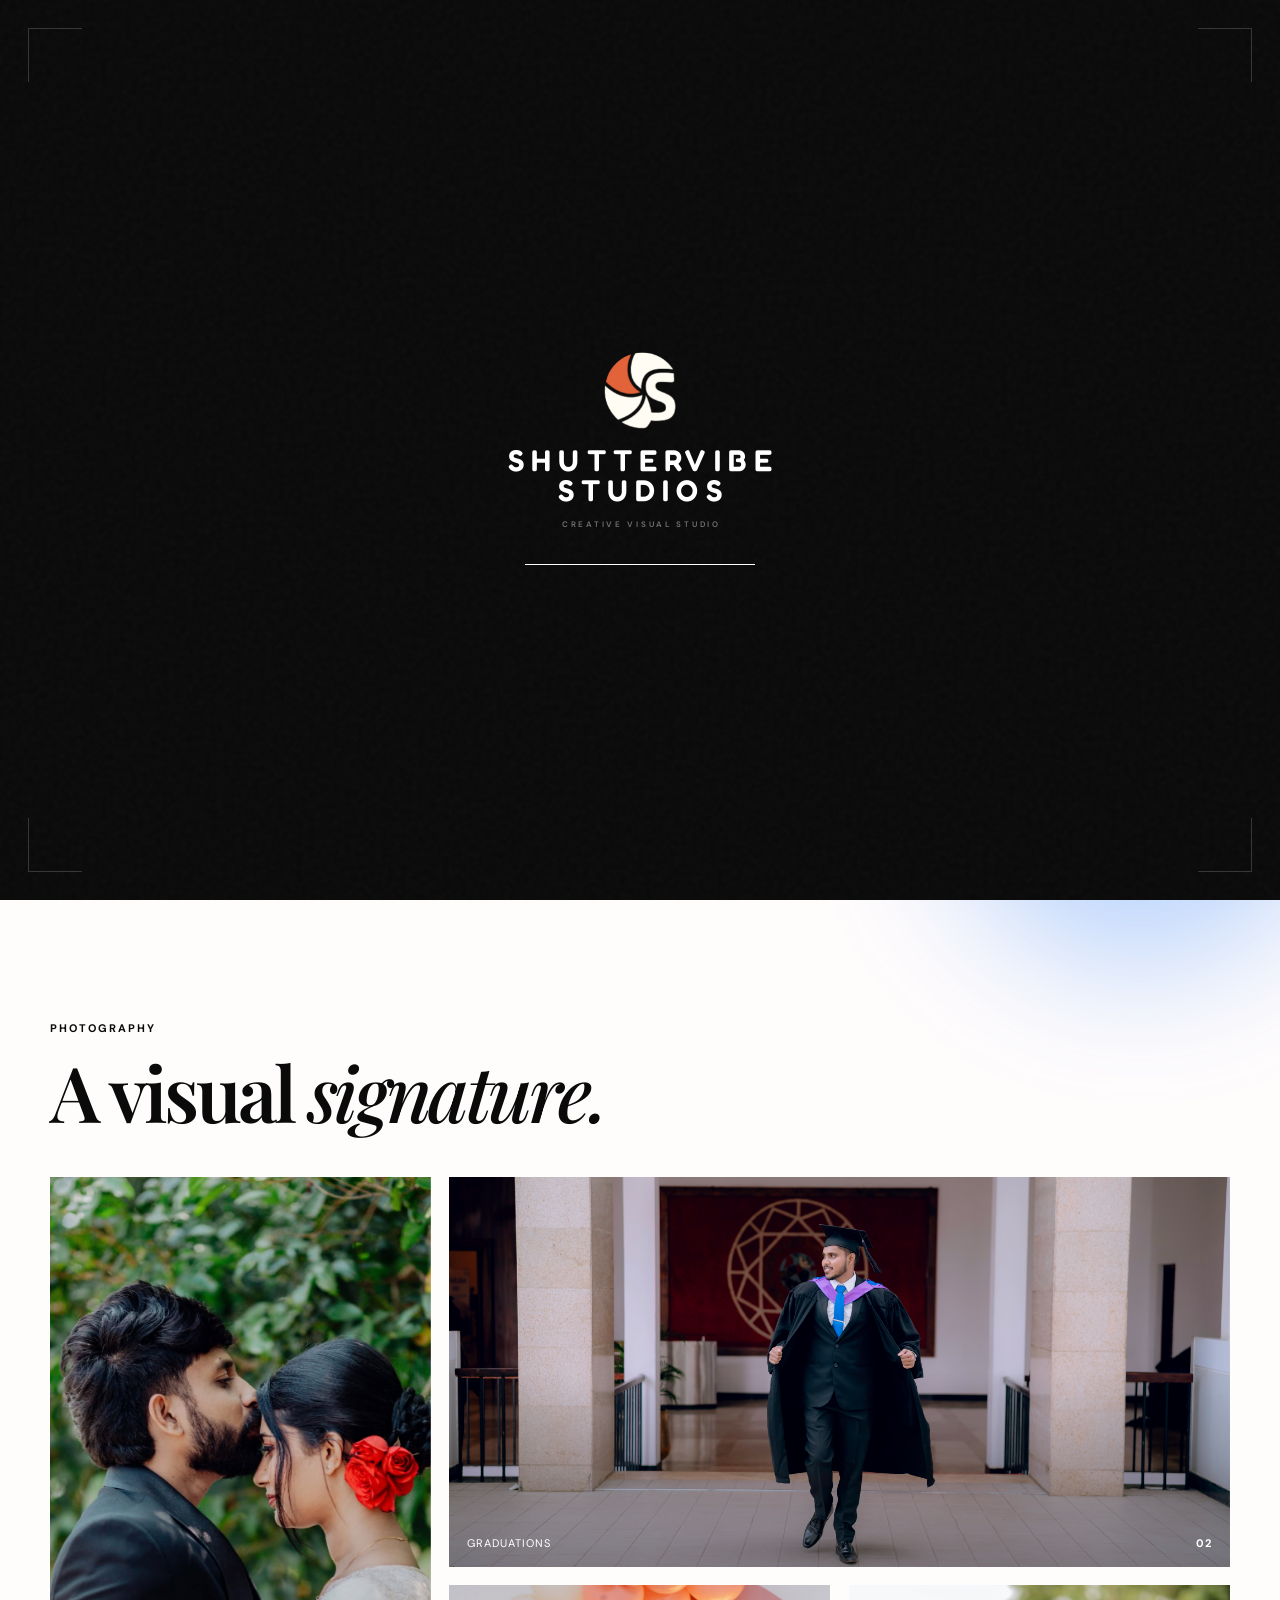
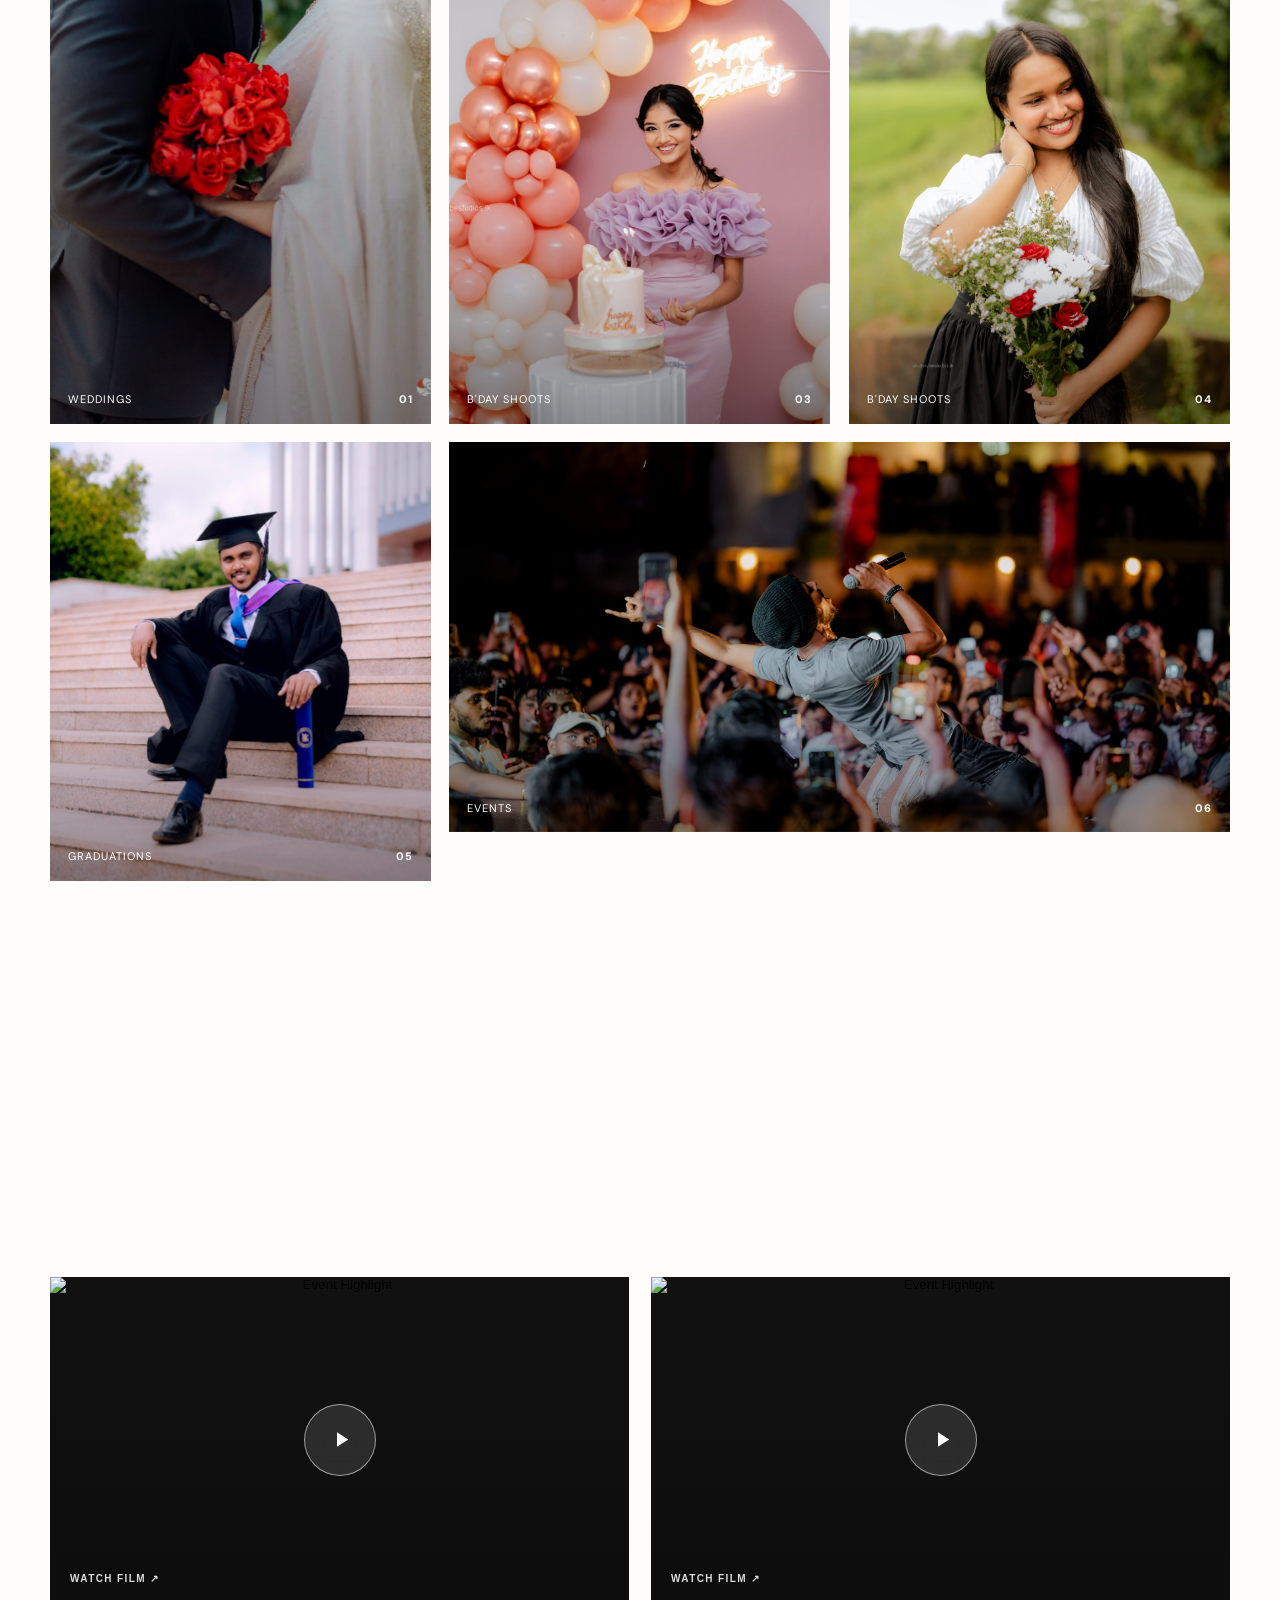
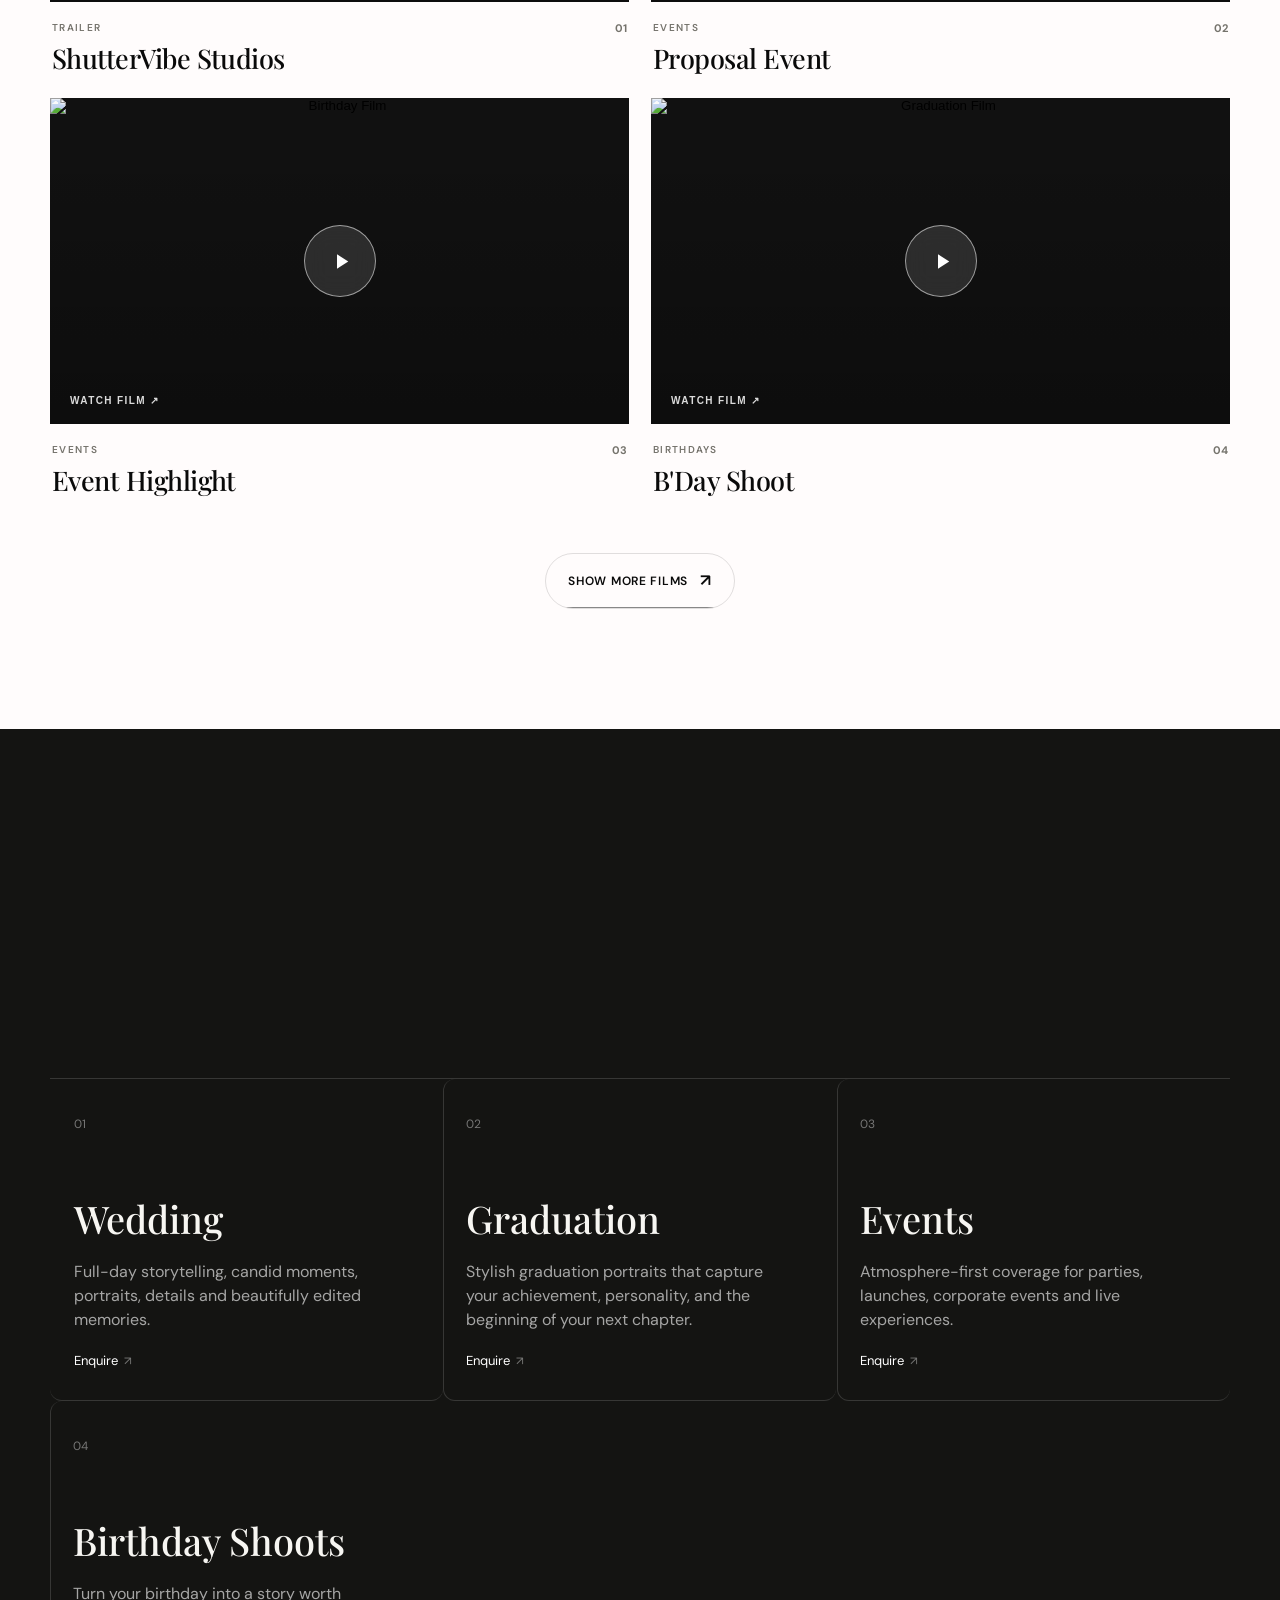
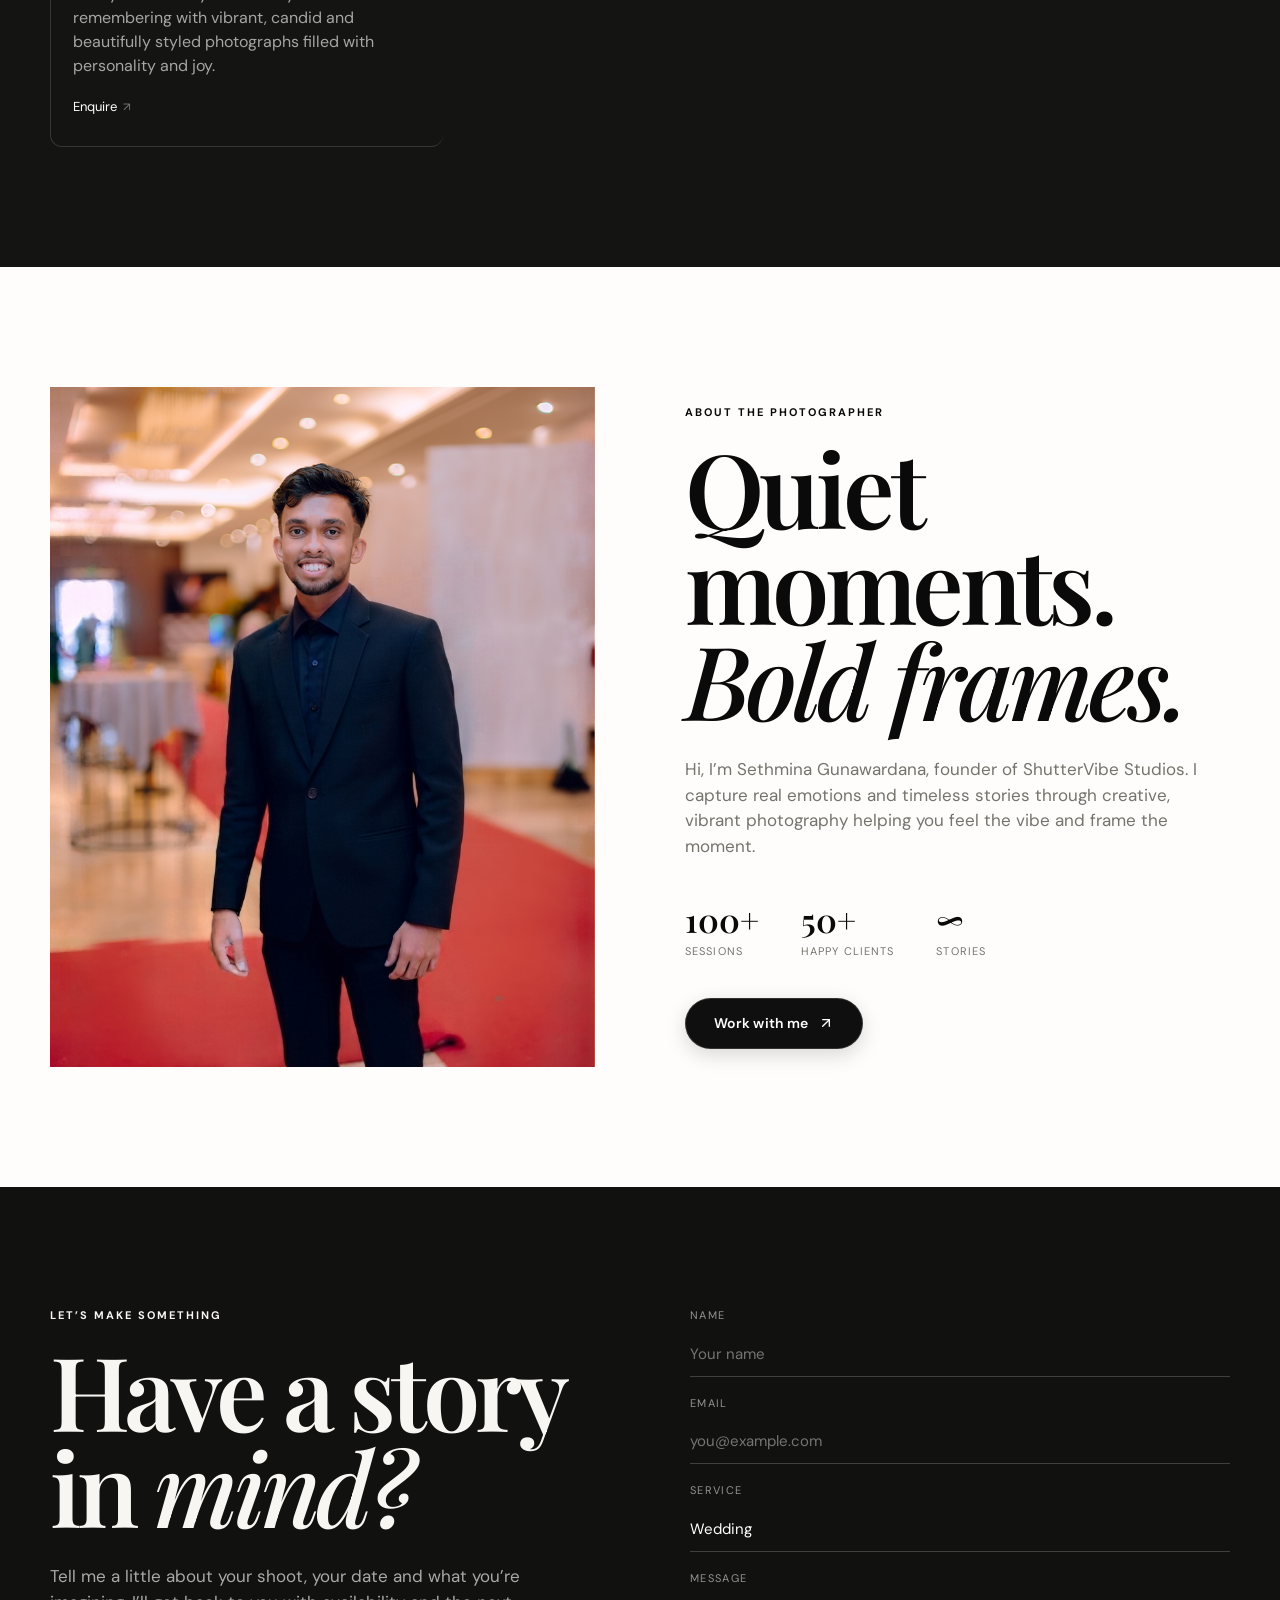
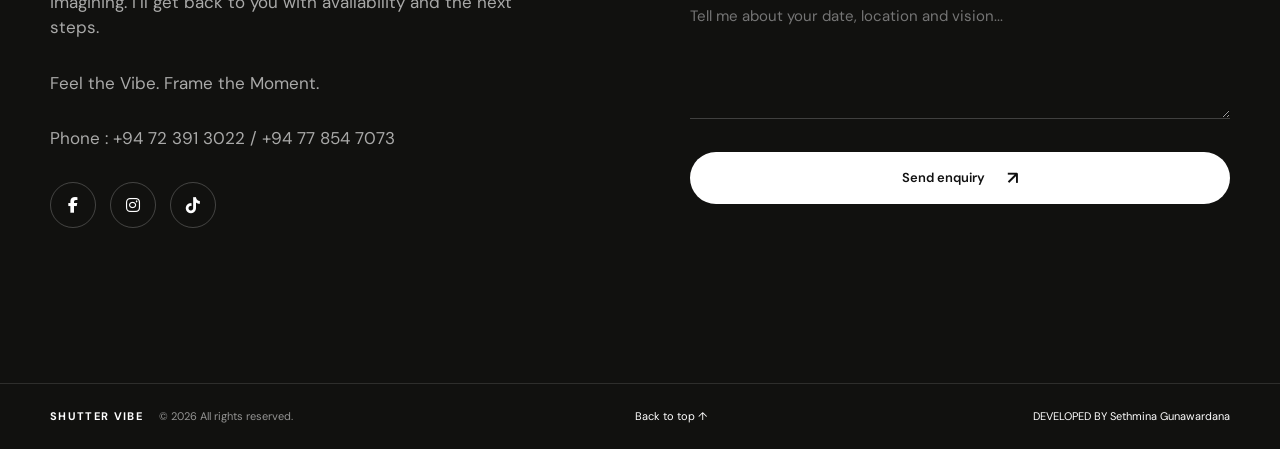
==== commit d819a069: "Update index.html" ====
--- a/index.html
+++ b/index.html
@@ -1228,6 +1228,10 @@
             Feel the Vibe. Frame the Moment.
           </p>
 
+          <p class="contact-copy">
+            Phone : +94 72 391 3022 / +94 77 854 7073
+          </p>
+
 
           <div class="socials">
 
@@ -1323,7 +1327,7 @@
               </option>
 
               <option>
-                Portrait
+                B'day Shoot
               </option>
 
               <option>
@@ -1451,4 +1455,4 @@
   <script src="js/script.js"></script>
 
 </body>
-</html>+</html>
